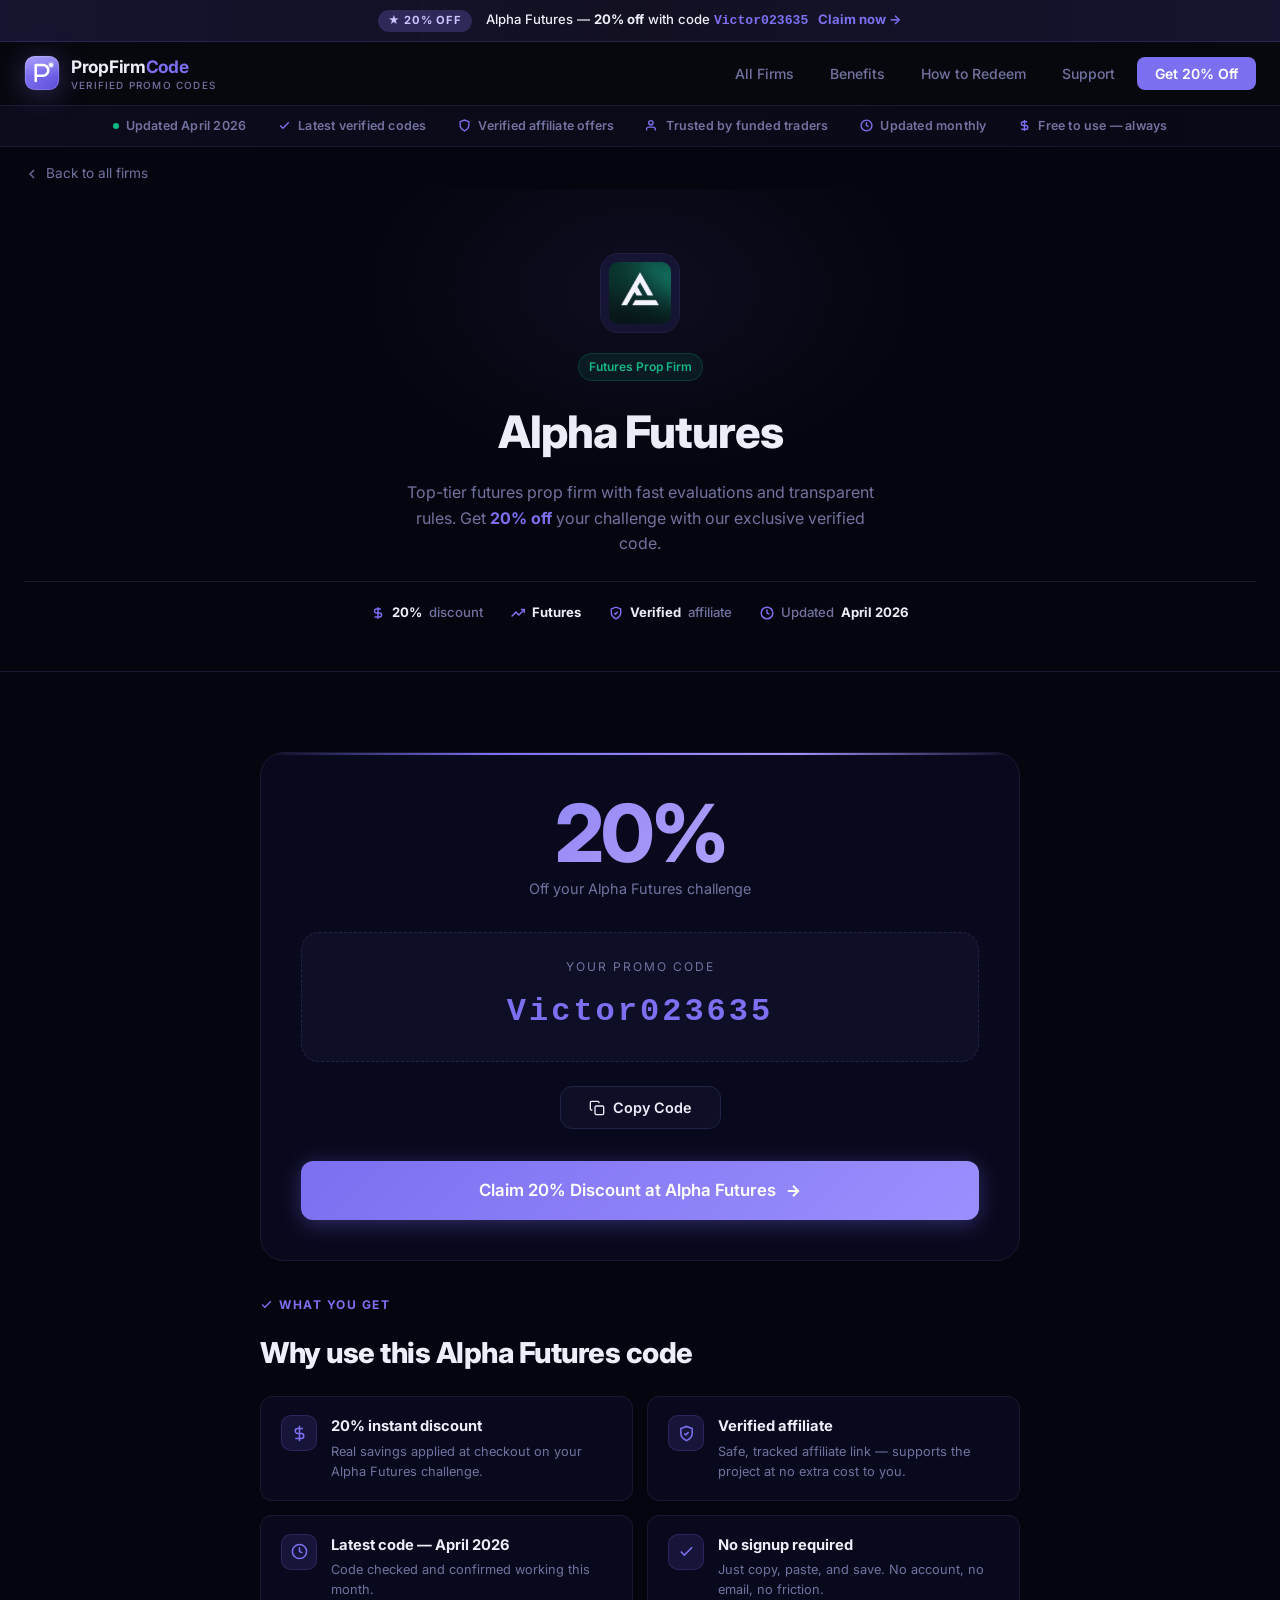
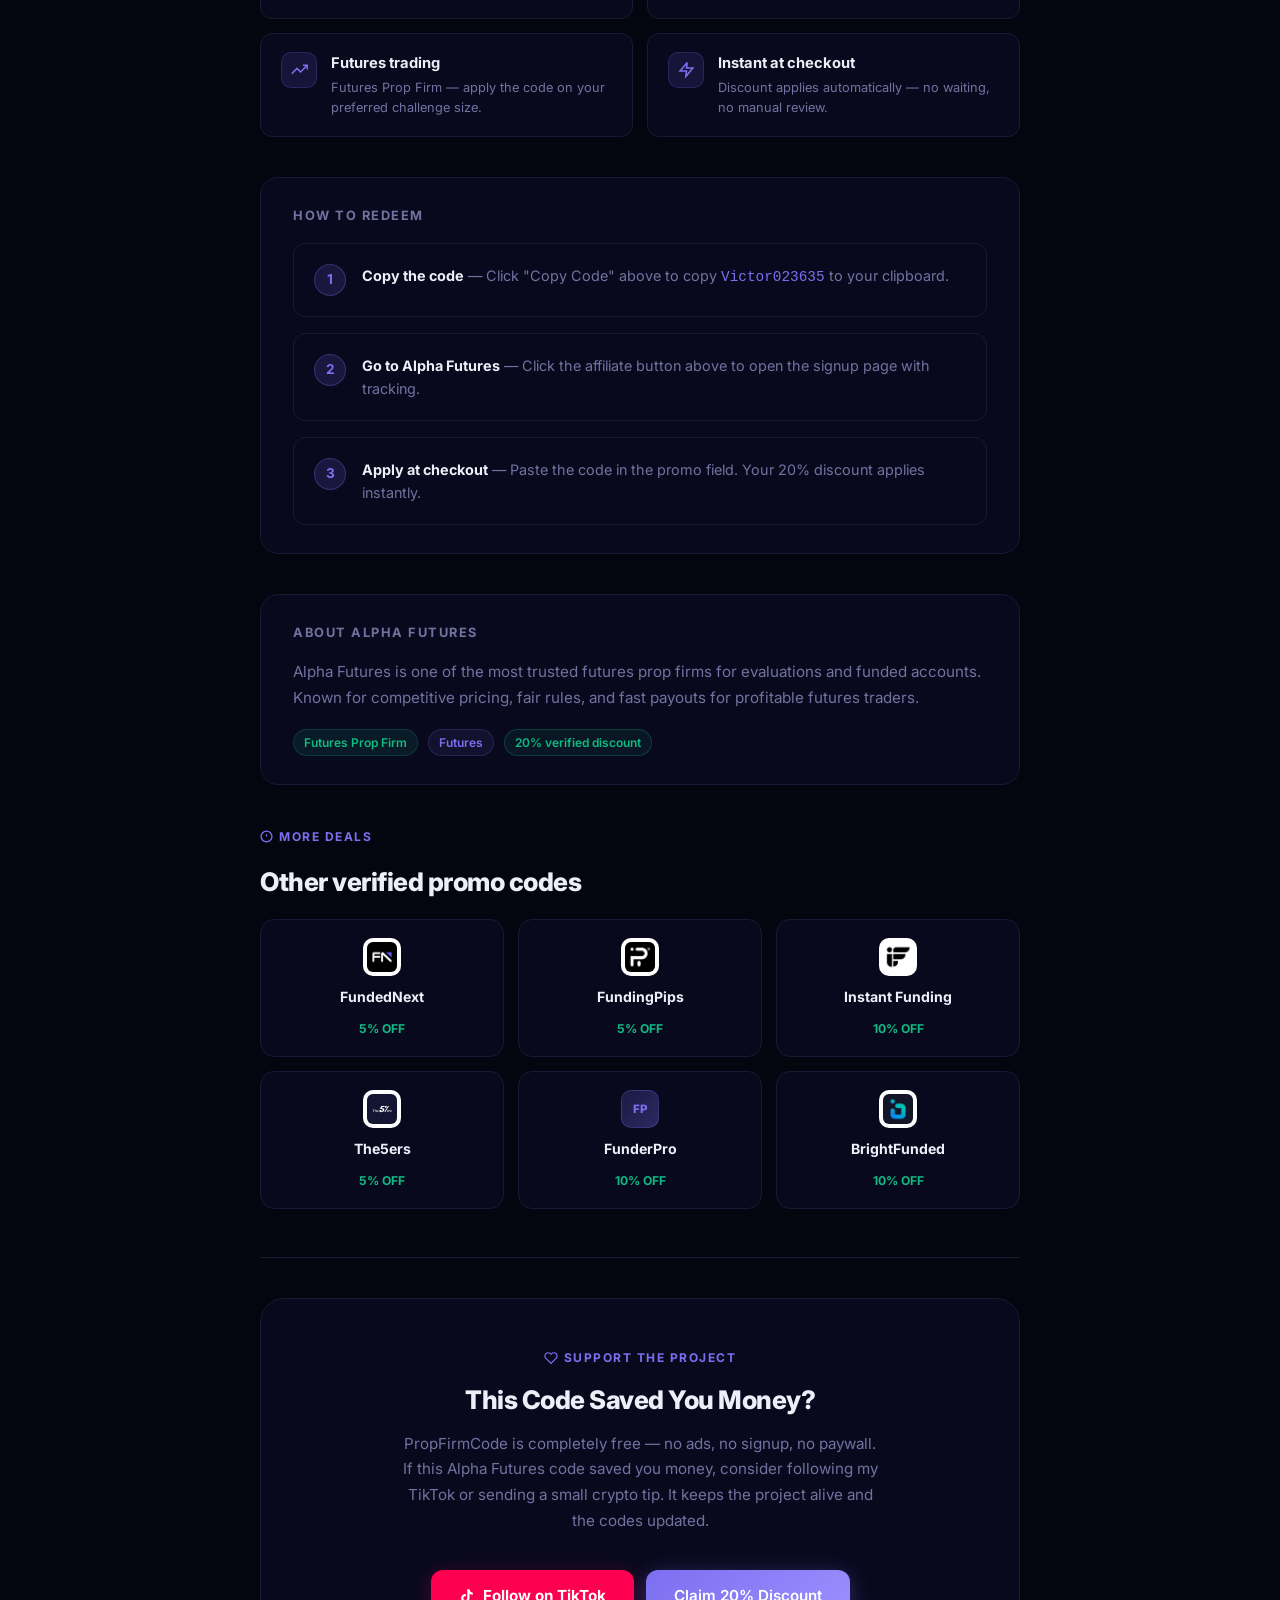
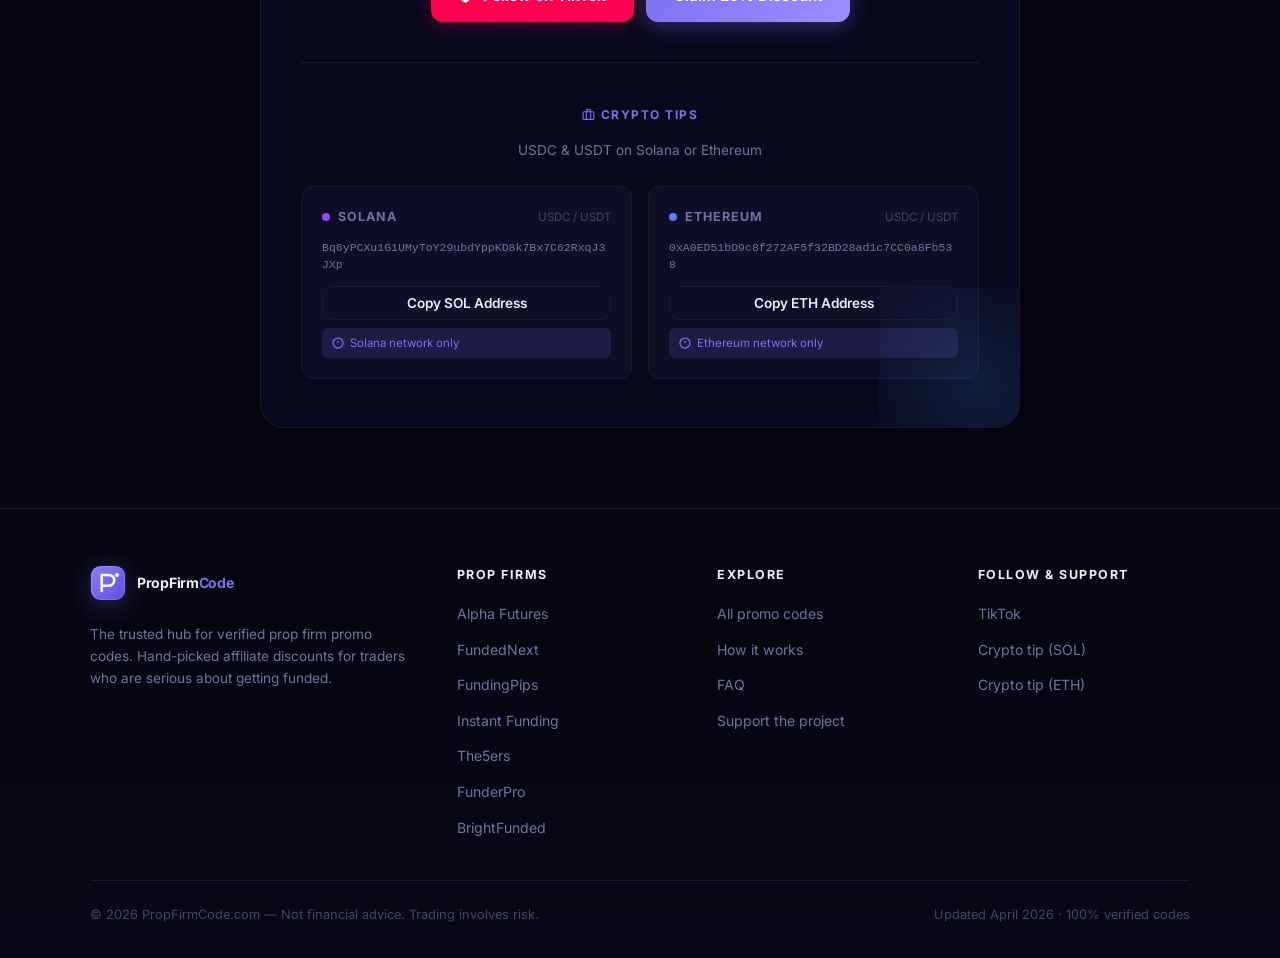
==== firms/alpha-futures.html @ 3f639ef9 "Initial production release — propfirmcode.net Static premium showcase of 7 verified prop firm promo " ====
<!DOCTYPE html>
<html lang="en">
<head>
  <meta charset="UTF-8" />
  <meta name="viewport" content="width=device-width, initial-scale=1.0" />
  <title>Alpha Futures — 20% Off Promo Code (April 2026) | PropFirmCode</title>
  <meta name="description" content="Use promo code Victor023635 for 20% off your Alpha Futures challenge. Verified affiliate discount for Futures traders — updated April 2026." />
  <link rel="preconnect" href="https://fonts.googleapis.com" />
  <link rel="preconnect" href="https://fonts.gstatic.com" crossorigin />
  <link rel="stylesheet" href="../css/style.css" />
  <link rel="canonical" href="https://propfirmcode.net/firms/alpha-futures.html" />
  <meta name="robots" content="index, follow, max-image-preview:large" />
  <meta name="theme-color" content="#05050f" />
  <meta name="author" content="PropFirmCode" />
  <!-- Open Graph -->
  <meta property="og:type" content="website" />
  <meta property="og:site_name" content="PropFirmCode" />
  <meta property="og:url" content="https://propfirmcode.net/firms/alpha-futures.html" />
  <meta property="og:title" content="Alpha Futures — 20% Off Promo Code (April 2026) | PropFirmCode" />
  <meta property="og:description" content="Use promo code Victor023635 for 20% off your Alpha Futures challenge. Verified affiliate discount for Futures traders — updated April 2026." />
  <meta property="og:image" content="https://propfirmcode.net/og-image.png" />
  <meta property="og:image:width" content="1200" />
  <meta property="og:image:height" content="630" />
  <!-- Twitter -->
  <meta name="twitter:card" content="summary_large_image" />
  <meta name="twitter:title" content="Alpha Futures — 20% Off Promo Code (April 2026) | PropFirmCode" />
  <meta name="twitter:description" content="Use promo code Victor023635 for 20% off your Alpha Futures challenge. Verified affiliate discount for Futures traders — updated April 2026." />
  <meta name="twitter:image" content="https://propfirmcode.net/og-image.png" />
  <!-- Favicons -->
  <link rel="icon" type="image/svg+xml" href="../favicon.svg" />
  <link rel="alternate icon" href="../favicon.ico" />
  <link rel="apple-touch-icon" href="../apple-touch-icon.png" />
  <!-- Google Analytics (GA4) -->
  <script async src="https://www.googletagmanager.com/gtag/js?id=G-ZRYLW1ZV04"></script>
  <script>
    window.dataLayer = window.dataLayer || [];
    function gtag(){dataLayer.push(arguments);}
    gtag('js', new Date());
    gtag('config', 'G-ZRYLW1ZV04', { anonymize_ip: true });
  </script>
</head>
<body>

<!-- TOP PROMO BAR -->
<div class="promo-bar">
  <span class="pb-flash">★ 20% OFF</span>
  Alpha Futures — <strong>20% off</strong> with code <code style="color:var(--accent);font-weight:700">Victor023635</code>
  <a href="#get-discount">Claim now →</a>
</div>

<!-- NAVIGATION -->
<nav class="nav">
  <a href="../index.html" class="brand" aria-label="PropFirmCode home">
    <svg class="brand-mark" viewBox="0 0 40 40" xmlns="http://www.w3.org/2000/svg" aria-hidden="true">
      <defs>
        <linearGradient id="bGrad" x1="0%" y1="0%" x2="100%" y2="100%">
          <stop offset="0%" stop-color="#8b7dff"/>
          <stop offset="100%" stop-color="#5e4fd8"/>
        </linearGradient>
        <linearGradient id="bShine" x1="0%" y1="0%" x2="0%" y2="100%">
          <stop offset="0%" stop-color="rgba(255,255,255,0.28)"/>
          <stop offset="60%" stop-color="rgba(255,255,255,0)"/>
        </linearGradient>
      </defs>
      <rect x="1" y="1" width="38" height="38" rx="11" fill="url(#bGrad)"/>
      <rect x="1" y="1" width="38" height="38" rx="11" fill="url(#bShine)"/>
      <rect x="1.5" y="1.5" width="37" height="37" rx="10.5" fill="none" stroke="rgba(255,255,255,0.2)" stroke-width="1"/>
      <path d="M13 11 L13 29 M13 11 L21 11 C24.3 11 27 13.7 27 17 C27 20.3 24.3 23 21 23 L13 23" stroke="#fff" stroke-width="2.8" fill="none" stroke-linecap="round" stroke-linejoin="round"/>
      <circle cx="30" cy="11" r="3.8" fill="#fff" opacity="0.22"/>
      <circle cx="30" cy="11" r="2.2" fill="#fff"/>
    </svg>
    <span class="brand-text">
      PropFirm<span class="accent">Code</span>
      <span class="brand-sub">Verified promo codes</span>
    </span>
  </a>
  <ul class="nav-links">
    <li><a href="../index.html#firms">All Firms</a></li>
    <li><a href="#benefits">Benefits</a></li>
    <li><a href="#how">How to Redeem</a></li>
    <li><a href="#support">Support</a></li>
    <li><a href="#get-discount" class="nav-cta">Get 20% Off</a></li>
  </ul>
</nav>

<!-- TRUST BAR -->
<div class="trust-bar">
  <div class="trust-item"><div class="trust-dot"></div>Updated April 2026</div>
  <div class="trust-item"><svg width="13" height="13" viewBox="0 0 24 24" fill="none" stroke="currentColor" stroke-width="2.5"><polyline points="20 6 9 17 4 12"/></svg>Latest verified codes</div>
  <div class="trust-item"><svg width="13" height="13" viewBox="0 0 24 24" fill="none" stroke="currentColor" stroke-width="2.5"><path d="M12 22s8-4 8-10V5l-8-3-8 3v7c0 6 8 10 8 10z"/></svg>Verified affiliate offers</div>
  <div class="trust-item"><svg width="13" height="13" viewBox="0 0 24 24" fill="none" stroke="currentColor" stroke-width="2.5"><path d="M17 21v-2a4 4 0 0 0-4-4H5a4 4 0 0 0-4 4v2"/><circle cx="9" cy="7" r="4"/></svg>Trusted by funded traders</div>
  <div class="trust-item"><svg width="13" height="13" viewBox="0 0 24 24" fill="none" stroke="currentColor" stroke-width="2.5"><circle cx="12" cy="12" r="10"/><polyline points="12 6 12 12 16 14"/></svg>Updated monthly</div>
  <div class="trust-item"><svg width="13" height="13" viewBox="0 0 24 24" fill="none" stroke="currentColor" stroke-width="2.5"><path d="M12 2v20M17 5H9.5a3.5 3.5 0 0 0 0 7h5a3.5 3.5 0 0 1 0 7H6"/></svg>Free to use — always</div>
</div>

<a href="../index.html" class="back-link">
  <svg viewBox="0 0 24 24" fill="none" stroke="currentColor" stroke-width="2"><polyline points="15 18 9 12 15 6"/></svg>
  Back to all firms
</a>

<!-- FIRM HERO -->
<section class="firm-page-hero">
  <img src="../logo/alpha-futures.png" alt="Alpha Futures" class="firm-page-logo" onerror="this.style.display='none';this.nextElementSibling.style.display='flex'" />
  <div class="firm-page-logo-fallback" style="display:none">AF</div>
  <div class="tag tag-green" style="margin-bottom:16px">Futures Prop Firm</div>
  <h1 class="firm-page-title">Alpha Futures</h1>
  <p class="firm-page-subtitle">Top-tier futures prop firm with fast evaluations and transparent rules. Get <strong style="color:var(--accent)">20% off</strong> your challenge with our exclusive verified code.</p>

  <div class="firm-meta-strip">
    <div class="fm-item"><svg viewBox="0 0 24 24" fill="none" stroke="currentColor" stroke-width="2.5"><path d="M12 2v20M17 5H9.5a3.5 3.5 0 0 0 0 7h5a3.5 3.5 0 0 1 0 7H6"/></svg><strong>20%</strong> discount</div>
    <div class="fm-item"><svg viewBox="0 0 24 24" fill="none" stroke="currentColor" stroke-width="2.5"><polyline points="23 6 13.5 15.5 8.5 10.5 1 18"/><polyline points="17 6 23 6 23 12"/></svg><strong>Futures</strong></div>
    <div class="fm-item"><svg viewBox="0 0 24 24" fill="none" stroke="currentColor" stroke-width="2.5"><path d="M12 22s8-4 8-10V5l-8-3-8 3v7c0 6 8 10 8 10z"/><polyline points="9 12 11 14 15 10"/></svg><strong>Verified</strong> affiliate</div>
    <div class="fm-item"><svg viewBox="0 0 24 24" fill="none" stroke="currentColor" stroke-width="2.5"><circle cx="12" cy="12" r="10"/><polyline points="12 6 12 12 16 14"/></svg>Updated <strong>April 2026</strong></div>
  </div>
</section>

<!-- MAIN CONTENT -->
<section class="section">
  <div class="container-sm">

    <!-- PROMO CODE CARD -->
    <div class="promo-card" style="margin-bottom:32px" id="get-discount">
      <div class="promo-discount-big">20%</div>
      <div class="promo-discount-label">Off your Alpha Futures challenge</div>

      <div class="promo-code-display">
        <div class="promo-code-sublabel">Your Promo Code</div>
        <div class="promo-code-big">Victor023635</div>
      </div>

      <button class="promo-copy-btn" onclick="copyCode('Victor023635', this)">
        <svg width="16" height="16" viewBox="0 0 24 24" fill="none" stroke="currentColor" stroke-width="2"><rect x="9" y="9" width="13" height="13" rx="2"/><path d="M5 15H4a2 2 0 01-2-2V4a2 2 0 012-2h9a2 2 0 012 2v1"/></svg>
        Copy Code
      </button>


      <a href="https://app.alpha-futures.com/signup/Victor023635" target="_blank" rel="noopener" class="btn btn-primary btn-lg btn-full">
        Claim 20% Discount at Alpha Futures
        <svg width="18" height="18" viewBox="0 0 24 24" fill="none" stroke="currentColor" stroke-width="2.5"><line x1="5" y1="12" x2="19" y2="12"/><polyline points="12 5 19 12 12 19"/></svg>
      </a>
    </div>

    <!-- BENEFITS GRID -->
    <div id="benefits" style="margin-bottom:40px">
      <div class="section-label" style="margin-bottom:16px">
        <svg width="13" height="13" viewBox="0 0 24 24" fill="none" stroke="currentColor" stroke-width="2.5"><polyline points="20 6 9 17 4 12"/></svg>
        What You Get
      </div>
      <h2 style="font-size:1.8rem; font-weight:800; margin-bottom:20px; letter-spacing:-0.5px">Why use this Alpha Futures code</h2>
      <div class="benefits-grid">
      <div class="benefit-card">
        <div class="benefit-icon"><svg viewBox="0 0 24 24" fill="none" stroke="currentColor" stroke-width="2.2"><path d="M12 1v22M17 5H9.5a3.5 3.5 0 0 0 0 7h5a3.5 3.5 0 0 1 0 7H6"/></svg></div>
        <div>
          <div class="benefit-t">20% instant discount</div>
          <div class="benefit-d">Real savings applied at checkout on your Alpha Futures challenge.</div>
        </div>
      </div>
      <div class="benefit-card">
        <div class="benefit-icon"><svg viewBox="0 0 24 24" fill="none" stroke="currentColor" stroke-width="2.2"><path d="M12 22s8-4 8-10V5l-8-3-8 3v7c0 6 8 10 8 10z"/><polyline points="9 12 11 14 15 10"/></svg></div>
        <div>
          <div class="benefit-t">Verified affiliate</div>
          <div class="benefit-d">Safe, tracked affiliate link — supports the project at no extra cost to you.</div>
        </div>
      </div>
      <div class="benefit-card">
        <div class="benefit-icon"><svg viewBox="0 0 24 24" fill="none" stroke="currentColor" stroke-width="2.2"><circle cx="12" cy="12" r="10"/><polyline points="12 6 12 12 16 14"/></svg></div>
        <div>
          <div class="benefit-t">Latest code — April 2026</div>
          <div class="benefit-d">Code checked and confirmed working this month.</div>
        </div>
      </div>
      <div class="benefit-card">
        <div class="benefit-icon"><svg viewBox="0 0 24 24" fill="none" stroke="currentColor" stroke-width="2.2"><polyline points="20 6 9 17 4 12"/></svg></div>
        <div>
          <div class="benefit-t">No signup required</div>
          <div class="benefit-d">Just copy, paste, and save. No account, no email, no friction.</div>
        </div>
      </div>
      <div class="benefit-card">
        <div class="benefit-icon"><svg viewBox="0 0 24 24" fill="none" stroke="currentColor" stroke-width="2.2"><polyline points="23 6 13.5 15.5 8.5 10.5 1 18"/><polyline points="17 6 23 6 23 12"/></svg></div>
        <div>
          <div class="benefit-t">Futures trading</div>
          <div class="benefit-d">Futures Prop Firm — apply the code on your preferred challenge size.</div>
        </div>
      </div>
      <div class="benefit-card">
        <div class="benefit-icon"><svg viewBox="0 0 24 24" fill="none" stroke="currentColor" stroke-width="2.2"><polyline points="13 2 3 14 12 14 11 22 21 10 12 10 13 2"/></svg></div>
        <div>
          <div class="benefit-t">Instant at checkout</div>
          <div class="benefit-d">Discount applies automatically — no waiting, no manual review.</div>
        </div>
      </div>
      </div>
    </div>

    <!-- HOW TO REDEEM -->
    <div class="info-card" style="margin-bottom:40px" id="how">
      <div class="info-card-title">How to Redeem</div>
      <div class="steps">
        <div class="step">
          <div class="step-num">1</div>
          <div class="step-text"><strong>Copy the code</strong> — Click "Copy Code" above to copy <code style="color:var(--accent); word-break:break-all">Victor023635</code> to your clipboard.</div>
        </div>
        <div class="step">
          <div class="step-num">2</div>
          <div class="step-text"><strong>Go to Alpha Futures</strong> — Click the affiliate button above to open the signup page with tracking.</div>
        </div>
        <div class="step">
          <div class="step-num">3</div>
          <div class="step-text"><strong>Apply at checkout</strong> — Paste the code in the promo field. Your 20% discount applies instantly.</div>
        </div>
      </div>
    </div>

    <!-- ABOUT THE FIRM -->
    <div class="info-card" style="margin-bottom:40px">
      <div class="info-card-title">About Alpha Futures</div>
      <p style="color:var(--text-muted); line-height:1.7; font-size:0.95rem; margin-bottom:18px">Alpha Futures is one of the most trusted futures prop firms for evaluations and funded accounts. Known for competitive pricing, fair rules, and fast payouts for profitable futures traders.</p>
      <div style="display:flex; gap:10px; flex-wrap:wrap">
        <div class="tag tag-green">Futures Prop Firm</div>
        <div class="tag" style="background:rgba(124,111,240,0.08);border:1px solid rgba(124,111,240,0.2);color:var(--accent)">Futures</div>
        <div class="tag" style="background:rgba(16,185,129,0.08);border:1px solid rgba(16,185,129,0.25);color:var(--green)">20% verified discount</div>
      </div>
    </div>

    <!-- RELATED FIRMS -->
    <div style="margin-bottom:48px">
      <div class="section-label" style="margin-bottom:16px">
        <svg width="13" height="13" viewBox="0 0 24 24" fill="none" stroke="currentColor" stroke-width="2.5"><circle cx="12" cy="12" r="10"/><line x1="12" y1="8" x2="12" y2="12"/><line x1="12" y1="16" x2="12.01" y2="16"/></svg>
        More Deals
      </div>
      <h2 style="font-size:1.6rem; font-weight:800; margin-bottom:16px; letter-spacing:-0.5px">Other verified promo codes</h2>
      <div class="related-firms">
      <a href="fundednext.html" class="rf-card">
        <img src="../logo/fundednext.jpg" alt="FundedNext" class="rf-logo" onerror="this.style.display='none';this.nextElementSibling.style.display='flex'" />
        <div class="rf-logo-fb" style="display:none">FN</div>
        <div class="rf-name">FundedNext</div>
        <div class="rf-disc">5% OFF</div>
      </a>
      <a href="fundingpips.html" class="rf-card">
        <img src="../logo/fundingpips.png" alt="FundingPips" class="rf-logo" onerror="this.style.display='none';this.nextElementSibling.style.display='flex'" />
        <div class="rf-logo-fb" style="display:none">FP</div>
        <div class="rf-name">FundingPips</div>
        <div class="rf-disc">5% OFF</div>
      </a>
      <a href="instant-funding.html" class="rf-card">
        <img src="../logo/instant-funding.jpg" alt="Instant Funding" class="rf-logo" onerror="this.style.display='none';this.nextElementSibling.style.display='flex'" />
        <div class="rf-logo-fb" style="display:none">IF</div>
        <div class="rf-name">Instant Funding</div>
        <div class="rf-disc">10% OFF</div>
      </a>
      <a href="the5ers.html" class="rf-card">
        <img src="../logo/the5ers.jpg" alt="The5ers" class="rf-logo" onerror="this.style.display='none';this.nextElementSibling.style.display='flex'" />
        <div class="rf-logo-fb" style="display:none">T5</div>
        <div class="rf-name">The5ers</div>
        <div class="rf-disc">5% OFF</div>
      </a>
      <a href="funderpro.html" class="rf-card">
        <img src="../logo/funderpro.png" alt="FunderPro" class="rf-logo" onerror="this.style.display='none';this.nextElementSibling.style.display='flex'" />
        <div class="rf-logo-fb" style="display:none">FP</div>
        <div class="rf-name">FunderPro</div>
        <div class="rf-disc">10% OFF</div>
      </a>
      <a href="brightfunded.html" class="rf-card">
        <img src="../logo/brightfunded.png" alt="BrightFunded" class="rf-logo" onerror="this.style.display='none';this.nextElementSibling.style.display='flex'" />
        <div class="rf-logo-fb" style="display:none">BF</div>
        <div class="rf-name">BrightFunded</div>
        <div class="rf-disc">10% OFF</div>
      </a>
      </div>
    </div>

    <hr class="divider" />

    <!-- SUPPORT BLOCK -->
    <div class="support-block" id="support">
      <div class="section-label" style="justify-content:center; margin-bottom:12px">
        <svg width="14" height="14" viewBox="0 0 24 24" fill="none" stroke="currentColor" stroke-width="2"><path d="M20.84 4.61a5.5 5.5 0 0 0-7.78 0L12 5.67l-1.06-1.06a5.5 5.5 0 0 0-7.78 7.78l1.06 1.06L12 21.23l7.78-7.78 1.06-1.06a5.5 5.5 0 0 0 0-7.78z"/></svg>
        Support the Project
      </div>
      <h2 class="support-block-title">This Code Saved You Money?</h2>
      <p class="support-block-desc">
        PropFirmCode is completely free — no ads, no signup, no paywall. If this Alpha Futures code saved you money, consider following my TikTok or sending a small crypto tip. It keeps the project alive and the codes updated.
      </p>
      <div class="support-actions">
        <a href="https://www.tiktok.com/@propfirmcode?_r=1&_t=ZN-95mJcjmZ8JK" target="_blank" rel="noopener" class="btn-tiktok">
          <svg width="16" height="16" viewBox="0 0 24 24" fill="currentColor"><path d="M19.59 6.69a4.83 4.83 0 01-3.77-4.25V2h-3.45v13.67a2.89 2.89 0 01-2.88 2.5 2.89 2.89 0 01-2.89-2.89 2.89 2.89 0 012.89-2.89c.28 0 .54.04.79.1V9.01a6.33 6.33 0 00-.79-.05 6.34 6.34 0 00-6.34 6.34 6.34 6.34 0 006.34 6.34 6.34 6.34 0 006.33-6.34V8.69a8.26 8.26 0 004.84 1.55V6.79a4.85 4.85 0 01-1.07-.1z"/></svg>
          Follow on TikTok
        </a>
        <a href="https://app.alpha-futures.com/signup/Victor023635" target="_blank" rel="noopener" class="btn btn-primary">Claim 20% Discount</a>
      </div>

      <hr class="divider" />

      <div style="margin-bottom:24px" id="crypto-wallets">
        <div class="section-label" style="justify-content:center">
          <svg width="13" height="13" viewBox="0 0 24 24" fill="none" stroke="currentColor" stroke-width="2"><rect x="2" y="7" width="20" height="14" rx="2"/><path d="M16 21V5a2 2 0 00-2-2h-4a2 2 0 00-2 2v16"/></svg>
          Crypto Tips
        </div>
        <p style="text-align:center; font-size:0.85rem; color:var(--text-muted); margin-top:4px">USDC &amp; USDT on Solana or Ethereum</p>
      </div>

      <div class="wallets-grid">
        <div class="wallet-card">
          <div class="wallet-chain">
            <div class="chain-dot sol"></div>
            <span class="chain-name">Solana</span>
            <span class="chain-token">USDC / USDT</span>
          </div>
          <div class="wallet-address">Bq6yPCXu1G1UMyToY29ubdYppKD8k7Bx7C62RxqJ3JXp</div>
          <button class="btn btn-ghost btn-sm btn-full" onclick="copyWallet('Bq6yPCXu1G1UMyToY29ubdYppKD8k7Bx7C62RxqJ3JXp', this)">Copy SOL Address</button>
          <div class="wallet-warning">
            <svg width="12" height="12" viewBox="0 0 24 24" fill="none" stroke="currentColor" stroke-width="2.5"><circle cx="12" cy="12" r="10"/><line x1="12" y1="8" x2="12" y2="12"/><line x1="12" y1="16" x2="12.01" y2="16"/></svg>
            Solana network only
          </div>
        </div>
        <div class="wallet-card">
          <div class="wallet-chain">
            <div class="chain-dot eth"></div>
            <span class="chain-name">Ethereum</span>
            <span class="chain-token">USDC / USDT</span>
          </div>
          <div class="wallet-address">0xA0ED51bD9c8f272AF5f32BD28ad1c7CC0a8Fb538</div>
          <button class="btn btn-ghost btn-sm btn-full" onclick="copyWallet('0xA0ED51bD9c8f272AF5f32BD28ad1c7CC0a8Fb538', this)">Copy ETH Address</button>
          <div class="wallet-warning">
            <svg width="12" height="12" viewBox="0 0 24 24" fill="none" stroke="currentColor" stroke-width="2.5"><circle cx="12" cy="12" r="10"/><line x1="12" y1="8" x2="12" y2="12"/><line x1="12" y1="16" x2="12.01" y2="16"/></svg>
            Ethereum network only
          </div>
        </div>
      </div>
    </div>

  </div>
</section>

<!-- FOOTER V2 -->
<footer class="footer-v2">
  <div class="footer-grid">
    <div class="fv-col fv-col-brand">
      <a href="../index.html" class="brand">
        <svg class="brand-mark" viewBox="0 0 40 40" xmlns="http://www.w3.org/2000/svg" aria-hidden="true">
          <defs>
            <linearGradient id="fbGrad" x1="0%" y1="0%" x2="100%" y2="100%"><stop offset="0%" stop-color="#8b7dff"/><stop offset="100%" stop-color="#5e4fd8"/></linearGradient>
          </defs>
          <rect x="1" y="1" width="38" height="38" rx="11" fill="url(#fbGrad)"/>
          <rect x="1.5" y="1.5" width="37" height="37" rx="10.5" fill="none" stroke="rgba(255,255,255,0.2)"/>
          <path d="M13 11 L13 29 M13 11 L21 11 C24.3 11 27 13.7 27 17 C27 20.3 24.3 23 21 23 L13 23" stroke="#fff" stroke-width="2.8" fill="none" stroke-linecap="round" stroke-linejoin="round"/>
          <circle cx="30" cy="11" r="2.2" fill="#fff"/>
        </svg>
        <span class="brand-text">PropFirm<span class="accent">Code</span></span>
      </a>
      <p class="fv-tag">The trusted hub for verified prop firm promo codes. Hand-picked affiliate discounts for traders who are serious about getting funded.</p>
    </div>
    <div class="fv-col">
      <h4>Prop Firms</h4>
      <ul>
        <li><a href="alpha-futures.html">Alpha Futures</a></li>
        <li><a href="fundednext.html">FundedNext</a></li>
        <li><a href="fundingpips.html">FundingPips</a></li>
        <li><a href="instant-funding.html">Instant Funding</a></li>
        <li><a href="the5ers.html">The5ers</a></li>
        <li><a href="funderpro.html">FunderPro</a></li>
        <li><a href="brightfunded.html">BrightFunded</a></li>
      </ul>
    </div>
    <div class="fv-col">
      <h4>Explore</h4>
      <ul>
        <li><a href="../index.html#firms">All promo codes</a></li>
        <li><a href="../index.html#how">How it works</a></li>
        <li><a href="../index.html#faq">FAQ</a></li>
        <li><a href="../index.html#support">Support the project</a></li>
      </ul>
    </div>
    <div class="fv-col">
      <h4>Follow &amp; Support</h4>
      <ul>
        <li><a href="https://www.tiktok.com/@propfirmcode?_r=1&_t=ZN-95mJcjmZ8JK" target="_blank" rel="noopener">TikTok</a></li>
        <li><a href="#crypto-wallets">Crypto tip (SOL)</a></li>
        <li><a href="#crypto-wallets">Crypto tip (ETH)</a></li>
      </ul>
    </div>
  </div>
  <div class="footer-bottom">
    <div>© 2026 PropFirmCode.com — Not financial advice. Trading involves risk.</div>
    <div>Updated April 2026 · 100% verified codes</div>
  </div>
</footer>

<div class="toast" id="toast"></div>
<script src="../js/main.js"></script>
</body>
</html>
---- css/style.css ----
/* ============================================
   PropFirmCode.com — Global Styles
   ============================================ */

@import url('https://fonts.googleapis.com/css2?family=Inter:wght@300;400;500;600;700;800&display=swap');

:root {
  --bg:          #05050f;
  --surface:     #09091e;
  --surface-2:   #0e0e27;
  --border:      #191932;
  --border-2:    #222244;
  --accent:      #7c6ff0;
  --accent-dim:  #5a50c8;
  --accent-glow: rgba(124, 111, 240, 0.15);
  --teal:        #38b2f8;
  --teal-glow:   rgba(56, 178, 248, 0.12);
  --text:        #eeeef8;
  --text-muted:  #7272a0;
  --text-dim:    #44446a;
  --green:       #10b981;
  --green-bg:    rgba(16, 185, 129, 0.1);
  --red:         #ef4444;
  --radius:      12px;
  --radius-lg:   18px;
  --radius-xl:   24px;
  --shadow:      0 4px 24px rgba(0,0,0,0.6);
  --shadow-lg:   0 8px 48px rgba(0,0,0,0.8);
  --transition:  0.2s ease;
}

*, *::before, *::after { box-sizing: border-box; margin: 0; padding: 0; }

html { scroll-behavior: smooth; -webkit-text-size-adjust: 100%; }

body {
  font-family: 'Inter', system-ui, sans-serif;
  background: var(--bg);
  color: var(--text);
  line-height: 1.6;
  -webkit-font-smoothing: antialiased;
  min-height: 100vh;
}

a { color: inherit; text-decoration: none; }
img { max-width: 100%; display: block; }
button { font-family: inherit; cursor: pointer; border: none; outline: none; }

/* ============================================
   NAVIGATION
   ============================================ */

.nav {
  position: sticky;
  top: 0;
  z-index: 100;
  display: flex;
  align-items: center;
  justify-content: space-between;
  padding: 0 24px;
  height: 64px;
  background: rgba(8, 8, 15, 0.92);
  backdrop-filter: blur(16px);
  border-bottom: 1px solid var(--border);
}

.nav-logo {
  display: flex;
  align-items: center;
  gap: 10px;
  font-weight: 700;
  font-size: 1.1rem;
  letter-spacing: -0.3px;
}

.nav-logo-mark {
  width: 32px;
  height: 32px;
  background: linear-gradient(135deg, var(--accent), var(--accent-dim));
  border-radius: 8px;
  display: flex;
  align-items: center;
  justify-content: center;
  font-size: 0.85rem;
  font-weight: 800;
  color: #fff;
}

.nav-logo span { color: var(--accent); }

.nav-links {
  display: flex;
  align-items: center;
  gap: 8px;
  list-style: none;
}

.nav-links a {
  padding: 6px 14px;
  font-size: 0.875rem;
  font-weight: 500;
  color: var(--text-muted);
  border-radius: 8px;
  transition: color var(--transition), background var(--transition);
}

.nav-links a:hover { color: var(--text); background: var(--surface-2); }

.nav-cta {
  padding: 8px 18px !important;
  background: var(--accent) !important;
  color: #fff !important;
  font-weight: 600 !important;
  border-radius: 8px !important;
}
.nav-cta:hover { background: #9b8fff !important; }

@media (max-width: 640px) {
  .nav-links { display: flex; gap: 4px; }
  .nav-links li:not(:last-child) { display: none; }
  .nav-links .nav-cta { padding: 7px 14px !important; font-size: 0.78rem !important; }
  .nav { padding: 0 14px; height: 58px; }
  .brand-text { font-size: 1rem; }
  .brand-sub { display: none; }
}

/* ============================================
   HERO
   ============================================ */

.hero {
  position: relative;
  overflow: hidden;
  padding: 96px 24px 80px;
  text-align: center;
}

.hero::before {
  content: '';
  position: absolute;
  top: -120px;
  left: 50%;
  transform: translateX(-50%);
  width: 700px;
  height: 500px;
  background: radial-gradient(ellipse, rgba(124,111,240,0.1) 0%, transparent 70%);
  pointer-events: none;
}

.hero-badge {
  display: inline-flex;
  align-items: center;
  gap: 6px;
  padding: 6px 14px;
  background: var(--accent-glow);
  border: 1px solid rgba(124,111,240,0.3);
  border-radius: 999px;
  font-size: 0.8rem;
  font-weight: 600;
  color: var(--accent);
  letter-spacing: 0.5px;
  text-transform: uppercase;
  margin-bottom: 28px;
}

.hero-title {
  font-size: clamp(2rem, 5vw, 3.5rem);
  font-weight: 800;
  line-height: 1.15;
  letter-spacing: -1.5px;
  margin-bottom: 20px;
  max-width: 720px;
  margin-inline: auto;
}

.hero-title .highlight {
  background: linear-gradient(135deg, var(--accent) 0%, #a594ff 100%);
  -webkit-background-clip: text;
  -webkit-text-fill-color: transparent;
  background-clip: text;
}

.hero-subtitle {
  font-size: 1.1rem;
  color: var(--text-muted);
  max-width: 520px;
  margin-inline: auto;
  margin-bottom: 40px;
  font-weight: 400;
  line-height: 1.7;
}

.hero-actions {
  display: flex;
  align-items: center;
  justify-content: center;
  gap: 12px;
  flex-wrap: wrap;
}

.hero-stats {
  display: flex;
  align-items: center;
  justify-content: center;
  gap: 40px;
  margin-top: 64px;
  padding-top: 40px;
  border-top: 1px solid var(--border);
  flex-wrap: wrap;
}

.hero-stat-value {
  font-size: 2rem;
  font-weight: 800;
  color: var(--accent);
  letter-spacing: -1px;
}

.hero-stat-label {
  font-size: 0.85rem;
  color: var(--text-muted);
  margin-top: 2px;
}

/* ============================================
   BUTTONS
   ============================================ */

.btn {
  display: inline-flex;
  align-items: center;
  justify-content: center;
  gap: 8px;
  padding: 14px 28px;
  font-size: 0.95rem;
  font-weight: 600;
  border-radius: var(--radius);
  transition: all var(--transition);
  white-space: nowrap;
}

.btn-primary {
  background: linear-gradient(135deg, var(--accent) 0%, #9b8fff 100%);
  color: #fff;
  box-shadow: 0 4px 20px rgba(124,111,240,0.35);
}
.btn-primary:hover {
  transform: translateY(-2px);
  box-shadow: 0 8px 32px rgba(124,111,240,0.5);
}

.btn-outline {
  background: transparent;
  color: var(--text);
  border: 1px solid var(--border-2);
}
.btn-outline:hover {
  border-color: rgba(124,111,240,0.5);
  color: var(--accent);
  background: var(--accent-glow);
}

.btn-ghost {
  background: var(--surface-2);
  color: var(--text);
  border: 1px solid var(--border);
}
.btn-ghost:hover { background: var(--border); }

.btn-teal {
  background: linear-gradient(135deg, var(--teal) 0%, #00a888 100%);
  color: #08080f;
  box-shadow: 0 4px 20px rgba(0,196,160,0.25);
}
.btn-teal:hover {
  transform: translateY(-2px);
  box-shadow: 0 8px 32px rgba(0,196,160,0.35);
}

.btn-sm {
  padding: 8px 16px;
  font-size: 0.85rem;
}

.btn-lg {
  padding: 16px 36px;
  font-size: 1.05rem;
}

.btn-full { width: 100%; }

/* ============================================
   SECTION
   ============================================ */

.section { padding: 80px 24px; }
.section-sm { padding: 48px 24px; }
.container { max-width: 1100px; margin-inline: auto; }
.container-sm { max-width: 760px; margin-inline: auto; }

.section-label {
  display: inline-flex;
  align-items: center;
  gap: 6px;
  font-size: 0.75rem;
  font-weight: 700;
  text-transform: uppercase;
  letter-spacing: 1.5px;
  color: var(--accent);
  margin-bottom: 12px;
}

.section-title {
  font-size: clamp(1.6rem, 3vw, 2.4rem);
  font-weight: 800;
  letter-spacing: -0.8px;
  line-height: 1.2;
  margin-bottom: 12px;
}

.section-desc {
  color: var(--text-muted);
  font-size: 1rem;
  line-height: 1.7;
  max-width: 560px;
}

/* ============================================
   FIRM CARDS (Homepage)
   ============================================ */

.firms-grid {
  display: grid;
  grid-template-columns: repeat(auto-fill, minmax(300px, 1fr));
  gap: 20px;
  margin-top: 48px;
}

.firm-card {
  background: var(--surface);
  border: 1px solid var(--border);
  border-radius: var(--radius-lg);
  padding: 28px;
  display: flex;
  flex-direction: column;
  gap: 20px;
  transition: border-color var(--transition), transform var(--transition), box-shadow var(--transition);
  position: relative;
  overflow: hidden;
}

.firm-card::before {
  content: '';
  position: absolute;
  top: 0;
  left: 0;
  right: 0;
  height: 1px;
  background: linear-gradient(90deg, transparent, #7c6ff0, #a594ff, transparent);
  opacity: 0;
  transition: opacity var(--transition);
}

.firm-card:hover {
  border-color: var(--border-2);
  transform: translateY(-3px);
  box-shadow: var(--shadow);
}

.firm-card:hover::before { opacity: 1; }

.firm-card-header {
  display: flex;
  align-items: center;
  justify-content: space-between;
  gap: 12px;
}

.firm-logo-wrap {
  display: flex;
  align-items: center;
  gap: 12px;
}

.firm-logo {
  width: 44px;
  height: 44px;
  border-radius: 10px;
  object-fit: contain;
  background: var(--surface-2);
  padding: 4px;
  border: 1px solid var(--border);
}

.firm-logo-fallback {
  width: 44px;
  height: 44px;
  border-radius: 10px;
  background: linear-gradient(135deg, #12123a, #1e1e50);
  border: 1px solid rgba(124,111,240,0.25);
  display: flex;
  align-items: center;
  justify-content: center;
  font-size: 0.75rem;
  font-weight: 700;
  color: var(--accent);
  letter-spacing: 0.5px;
  flex-shrink: 0;
}

.firm-name {
  font-size: 1.05rem;
  font-weight: 700;
  letter-spacing: -0.2px;
}

.discount-badge {
  display: inline-flex;
  align-items: center;
  padding: 4px 10px;
  background: var(--green-bg);
  border: 1px solid rgba(16,185,129,0.2);
  border-radius: 999px;
  font-size: 0.8rem;
  font-weight: 700;
  color: var(--green);
  white-space: nowrap;
  flex-shrink: 0;
}

.firm-code-preview {
  background: var(--surface-2);
  border: 1px solid var(--border);
  border-radius: var(--radius);
  padding: 14px 16px;
  display: flex;
  align-items: center;
  justify-content: space-between;
  gap: 8px;
}

.code-label {
  font-size: 0.72rem;
  color: var(--text-muted);
  text-transform: uppercase;
  letter-spacing: 1px;
  margin-bottom: 2px;
}

.code-value {
  font-family: 'Courier New', monospace;
  font-size: 1rem;
  font-weight: 700;
  color: var(--accent);
  letter-spacing: 1px;
}

.copy-btn {
  background: var(--border);
  color: var(--text-muted);
  border-radius: 8px;
  padding: 6px 12px;
  font-size: 0.78rem;
  font-weight: 600;
  transition: all var(--transition);
  flex-shrink: 0;
}

.copy-btn:hover { background: var(--accent); color: #fff; }
.copy-btn.copied { background: var(--green); color: #fff; }

.firm-desc {
  font-size: 0.875rem;
  color: var(--text-muted);
  line-height: 1.6;
}

/* ============================================
   FIRM PAGE SPECIFIC
   ============================================ */

.firm-page-hero {
  padding: 64px 24px 48px;
  text-align: center;
  border-bottom: 1px solid var(--border);
  position: relative;
  overflow: hidden;
}

.firm-page-hero::before {
  content: '';
  position: absolute;
  top: -100px;
  left: 50%;
  transform: translateX(-50%);
  width: 600px;
  height: 400px;
  background: radial-gradient(ellipse, rgba(124,111,240,0.08) 0%, transparent 65%);
  pointer-events: none;
}

.firm-page-logo {
  width: 80px;
  height: 80px;
  border-radius: 18px;
  object-fit: contain;
  background: var(--surface-2);
  padding: 8px;
  border: 1px solid var(--border);
  margin: 0 auto 20px;
}

.firm-page-logo-fallback {
  width: 80px;
  height: 80px;
  border-radius: 18px;
  background: linear-gradient(135deg, #12123a, #1e1e50);
  border: 1px solid rgba(124,111,240,0.3);
  display: flex;
  align-items: center;
  justify-content: center;
  font-size: 1rem;
  font-weight: 800;
  color: var(--accent);
  letter-spacing: 0.5px;
  margin: 0 auto 20px;
}

.firm-page-title {
  font-size: clamp(1.8rem, 4vw, 2.8rem);
  font-weight: 800;
  letter-spacing: -1px;
  margin-bottom: 12px;
}

.firm-page-subtitle {
  color: var(--text-muted);
  font-size: 1rem;
  max-width: 480px;
  margin-inline: auto;
}

/* Big promo code card */
.promo-card {
  background: var(--surface);
  border: 1px solid var(--border);
  border-radius: var(--radius-xl);
  padding: 40px;
  text-align: center;
  position: relative;
  overflow: hidden;
}

.promo-card::before {
  content: '';
  position: absolute;
  top: 0; left: 0; right: 0;
  height: 2px;
  background: linear-gradient(90deg, transparent, #7c6ff0 30%, #a594ff 70%, transparent);
}

.promo-discount-big {
  font-size: clamp(3rem, 8vw, 5rem);
  font-weight: 800;
  letter-spacing: -3px;
  background: linear-gradient(135deg, var(--accent) 0%, #c4b8ff 100%);
  -webkit-background-clip: text;
  -webkit-text-fill-color: transparent;
  background-clip: text;
  line-height: 1;
  margin-bottom: 4px;
}

.promo-discount-label {
  font-size: 0.9rem;
  color: var(--text-muted);
  margin-bottom: 32px;
}

.promo-code-display {
  background: var(--surface-2);
  border: 1.5px dashed var(--border-2);
  border-radius: var(--radius-lg);
  padding: 24px 32px;
  margin-bottom: 24px;
}

.promo-code-sublabel {
  font-size: 0.75rem;
  text-transform: uppercase;
  letter-spacing: 2px;
  color: var(--text-muted);
  margin-bottom: 10px;
}

.promo-code-big {
  font-family: 'Courier New', monospace;
  font-size: clamp(1.4rem, 4vw, 2rem);
  font-weight: 700;
  color: var(--accent);
  letter-spacing: 3px;
  word-break: break-all;
}

.promo-copy-btn {
  display: inline-flex;
  align-items: center;
  gap: 8px;
  padding: 12px 28px;
  background: var(--surface-2);
  border: 1px solid var(--border-2);
  border-radius: var(--radius);
  font-size: 0.9rem;
  font-weight: 600;
  color: var(--text);
  transition: all var(--transition);
  margin-bottom: 32px;
}
.promo-copy-btn:hover { background: var(--accent); color: #08080f; border-color: var(--accent); }
.promo-copy-btn.copied { background: var(--green); color: #fff; border-color: var(--green); }

/* Benefits list */
.benefits-list {
  list-style: none;
  display: flex;
  flex-direction: column;
  gap: 12px;
  margin: 0;
}

.benefits-list li {
  display: flex;
  align-items: flex-start;
  gap: 12px;
  font-size: 0.95rem;
  color: var(--text-muted);
}

.benefits-list li::before {
  content: '✓';
  display: flex;
  align-items: center;
  justify-content: center;
  width: 22px;
  height: 22px;
  background: var(--green-bg);
  border-radius: 50%;
  color: var(--green);
  font-size: 0.75rem;
  font-weight: 700;
  flex-shrink: 0;
  margin-top: 1px;
}

/* Steps / How to use */
.steps {
  display: flex;
  flex-direction: column;
  gap: 16px;
  counter-reset: step;
}

.step {
  display: flex;
  align-items: flex-start;
  gap: 16px;
  padding: 20px;
  background: var(--surface);
  border: 1px solid var(--border);
  border-radius: var(--radius);
}

.step-num {
  width: 32px;
  height: 32px;
  background: var(--accent-glow);
  border: 1px solid rgba(124,111,240,0.3);
  border-radius: 50%;
  display: flex;
  align-items: center;
  justify-content: center;
  font-size: 0.85rem;
  font-weight: 700;
  color: var(--accent);
  flex-shrink: 0;
}

.step-text { font-size: 0.9rem; color: var(--text-muted); line-height: 1.6; }
.step-text strong { color: var(--text); }

/* ============================================
   SUPPORT BLOCK
   ============================================ */

.support-block {
  background: var(--surface);
  border: 1px solid var(--border);
  border-radius: var(--radius-xl);
  padding: 48px 40px;
  text-align: center;
  position: relative;
  overflow: hidden;
}

.support-block::before {
  content: '';
  position: absolute;
  bottom: -60px;
  right: -60px;
  width: 200px;
  height: 200px;
  background: radial-gradient(circle, var(--teal-glow), transparent);
  pointer-events: none;
}

.support-block-title {
  font-size: 1.6rem;
  font-weight: 800;
  letter-spacing: -0.5px;
  margin-bottom: 10px;
}

.support-block-desc {
  color: var(--text-muted);
  font-size: 0.95rem;
  max-width: 480px;
  margin-inline: auto;
  margin-bottom: 36px;
  line-height: 1.7;
}

.support-actions {
  display: flex;
  align-items: center;
  justify-content: center;
  gap: 12px;
  flex-wrap: wrap;
  margin-bottom: 40px;
}

/* Crypto wallets */
.wallets-grid {
  display: grid;
  grid-template-columns: 1fr 1fr;
  gap: 16px;
  max-width: 680px;
  margin: 0 auto;
}

@media (max-width: 580px) {
  .wallets-grid { grid-template-columns: 1fr; }
}

.wallet-card {
  background: var(--surface-2);
  border: 1px solid var(--border);
  border-radius: var(--radius);
  padding: 20px;
  text-align: left;
}

.wallet-chain {
  display: flex;
  align-items: center;
  gap: 8px;
  margin-bottom: 12px;
}

.chain-dot {
  width: 8px;
  height: 8px;
  border-radius: 50%;
  flex-shrink: 0;
}
.chain-dot.sol { background: #9945ff; }
.chain-dot.eth { background: #627eea; }

.chain-name {
  font-size: 0.78rem;
  font-weight: 700;
  text-transform: uppercase;
  letter-spacing: 1px;
  color: var(--text-muted);
}

.chain-token {
  font-size: 0.72rem;
  color: var(--text-dim);
  margin-left: auto;
}

.wallet-address {
  font-family: 'Courier New', monospace;
  font-size: 0.72rem;
  color: var(--text-muted);
  word-break: break-all;
  line-height: 1.5;
  margin-bottom: 12px;
}

.wallet-warning {
  display: flex;
  align-items: center;
  gap: 6px;
  font-size: 0.72rem;
  color: var(--accent);
  background: var(--accent-glow);
  border-radius: 6px;
  padding: 6px 10px;
  margin-top: 8px;
}

/* ============================================
   TIKTOK SECTION
   ============================================ */

.tiktok-section {
  background: linear-gradient(135deg, var(--surface) 0%, var(--surface-2) 100%);
  border: 1px solid var(--border);
  border-radius: var(--radius-xl);
  padding: 48px 40px;
  text-align: center;
  position: relative;
  overflow: hidden;
}

.tiktok-section::before {
  content: '';
  position: absolute;
  top: -80px;
  left: -80px;
  width: 240px;
  height: 240px;
  background: radial-gradient(circle, rgba(255,0,80,0.06), transparent);
  pointer-events: none;
}

.tiktok-icon {
  display: inline-flex;
  align-items: center;
  justify-content: center;
  width: 56px;
  height: 56px;
  background: rgba(255,0,80,0.1);
  border: 1px solid rgba(255,0,80,0.2);
  border-radius: 14px;
  margin-bottom: 20px;
}

.tiktok-icon svg { width: 28px; height: 28px; }

.tiktok-title {
  font-size: 1.5rem;
  font-weight: 800;
  letter-spacing: -0.5px;
  margin-bottom: 10px;
}

.tiktok-desc {
  color: var(--text-muted);
  font-size: 0.95rem;
  max-width: 440px;
  margin-inline: auto;
  margin-bottom: 28px;
  line-height: 1.7;
}

.btn-tiktok {
  display: inline-flex;
  align-items: center;
  gap: 8px;
  padding: 14px 28px;
  background: #ff0050;
  color: #fff;
  font-size: 0.95rem;
  font-weight: 700;
  border-radius: var(--radius);
  transition: all var(--transition);
  box-shadow: 0 4px 20px rgba(255,0,80,0.25);
}
.btn-tiktok:hover {
  transform: translateY(-2px);
  box-shadow: 0 8px 32px rgba(255,0,80,0.35);
}

/* ============================================
   FOOTER
   ============================================ */

.footer {
  border-top: 1px solid var(--border);
  padding: 40px 24px;
  display: flex;
  align-items: center;
  justify-content: space-between;
  gap: 16px;
  flex-wrap: wrap;
}

.footer-left {
  display: flex;
  align-items: center;
  gap: 10px;
  font-weight: 700;
  font-size: 0.95rem;
}

.footer-left span { color: var(--accent); }

.footer-right {
  font-size: 0.825rem;
  color: var(--text-dim);
}

.footer-links {
  display: flex;
  align-items: center;
  gap: 20px;
  list-style: none;
  flex-wrap: wrap;
}

.footer-links a {
  font-size: 0.85rem;
  color: var(--text-muted);
  transition: color var(--transition);
}
.footer-links a:hover { color: var(--accent); }

/* ============================================
   BACK LINK
   ============================================ */

.back-link {
  display: inline-flex;
  align-items: center;
  gap: 6px;
  font-size: 0.85rem;
  color: var(--text-muted);
  transition: color var(--transition);
  padding: 16px 24px 0;
}
.back-link:hover { color: var(--accent); }
.back-link svg { width: 16px; height: 16px; }

/* ============================================
   INFO CARD
   ============================================ */

.info-card {
  background: var(--surface);
  border: 1px solid var(--border);
  border-radius: var(--radius-lg);
  padding: 28px 32px;
}

.info-card-title {
  font-size: 0.8rem;
  font-weight: 700;
  text-transform: uppercase;
  letter-spacing: 1.5px;
  color: var(--text-muted);
  margin-bottom: 16px;
}

/* ============================================
   UTILITIES
   ============================================ */

.text-accent { color: var(--accent); }
.text-muted { color: var(--text-muted); }
.text-green { color: var(--green); }
.text-teal { color: var(--teal); }
.font-mono { font-family: 'Courier New', monospace; }

.divider {
  border: none;
  border-top: 1px solid var(--border);
  margin: 40px 0;
}

.tag {
  display: inline-flex;
  align-items: center;
  padding: 3px 10px;
  border-radius: 999px;
  font-size: 0.75rem;
  font-weight: 600;
}

.tag-green { background: var(--green-bg); color: var(--green); border: 1px solid rgba(16,185,129,0.2); }
.tag-accent { background: var(--accent-glow); color: var(--accent); border: 1px solid rgba(124,111,240,0.25); }
.tag-teal { background: var(--teal-glow); color: var(--teal); border: 1px solid rgba(0,196,160,0.2); }

.sr-only {
  position: absolute;
  width: 1px;
  height: 1px;
  padding: 0;
  margin: -1px;
  overflow: hidden;
  clip: rect(0,0,0,0);
  border: 0;
}

/* Notification toast */
.toast {
  position: fixed;
  bottom: 24px;
  left: 50%;
  transform: translateX(-50%) translateY(80px);
  background: var(--green);
  color: #fff;
  padding: 12px 24px;
  border-radius: var(--radius);
  font-size: 0.9rem;
  font-weight: 600;
  z-index: 999;
  transition: transform 0.3s ease, opacity 0.3s ease;
  opacity: 0;
  pointer-events: none;
  white-space: nowrap;
}

.toast.show {
  transform: translateX(-50%) translateY(0);
  opacity: 1;
}

/* ============================================
   TRUST BAR
   ============================================ */

.trust-bar {
  background: linear-gradient(90deg, rgba(124,111,240,0.06) 0%, rgba(124,111,240,0.03) 100%);
  border-bottom: 1px solid rgba(124,111,240,0.12);
  padding: 10px 24px;
  display: flex;
  align-items: center;
  justify-content: center;
  gap: 32px;
  flex-wrap: wrap;
}

.trust-item {
  display: flex;
  align-items: center;
  gap: 7px;
  font-size: 0.78rem;
  font-weight: 600;
  color: var(--text-muted);
  letter-spacing: 0.2px;
}

.trust-item svg { color: var(--accent); flex-shrink: 0; }
.trust-item .trust-dot { width: 6px; height: 6px; border-radius: 50%; background: var(--green); flex-shrink: 0; }

@media (max-width: 640px) {
  .trust-bar { gap: 16px; padding: 10px 16px; }
  .trust-item { font-size: 0.72rem; }
}

/* Mobile: simplify trust bar to only "Updated April 2026" */
@media (max-width: 720px) {
  .trust-bar .trust-item:not(:first-child) { display: none; }
  .trust-bar { justify-content: center; padding: 8px 16px; }
  .trust-bar .trust-item { font-size: 0.75rem; }
}

/* ============================================
   V2 — PROMO BAR (top)
   ============================================ */

.promo-bar {
  background: linear-gradient(90deg, rgba(124,111,240,0.14) 0%, rgba(165,148,255,0.08) 50%, rgba(124,111,240,0.14) 100%);
  border-bottom: 1px solid rgba(124,111,240,0.2);
  padding: 9px 24px;
  text-align: center;
  font-size: 0.82rem;
  color: var(--text);
  font-weight: 500;
  position: relative;
  overflow: hidden;
}
.promo-bar .pb-flash {
  display: inline-flex;
  align-items: center;
  gap: 6px;
  padding: 2px 10px;
  background: rgba(124,111,240,0.25);
  border-radius: 999px;
  font-size: 0.7rem;
  font-weight: 700;
  text-transform: uppercase;
  letter-spacing: 0.8px;
  color: #cdc4ff;
  margin-right: 10px;
}
.promo-bar a {
  color: var(--accent);
  font-weight: 700;
  margin-left: 6px;
  transition: color var(--transition);
}
.promo-bar a:hover { color: #a594ff; text-decoration: underline; }

@media (max-width: 640px) {
  .promo-bar { font-size: 0.72rem; padding: 8px 14px; }
  .promo-bar .pb-flash { font-size: 0.62rem; padding: 2px 8px; }
}

/* ============================================
   V2 — BRAND LOGO
   ============================================ */

.brand {
  display: inline-flex;
  align-items: center;
  gap: 11px;
  font-weight: 700;
  font-size: 1.08rem;
  letter-spacing: -0.3px;
}
.brand-mark {
  width: 36px;
  height: 36px;
  flex-shrink: 0;
  filter: drop-shadow(0 4px 14px rgba(124,111,240,0.35));
}
.brand-text { color: var(--text); }
.brand-text .accent { color: var(--accent); }
.brand-text .dot {
  color: var(--accent);
  margin-left: 1px;
}
.brand-sub {
  display: block;
  font-size: 0.62rem;
  font-weight: 500;
  color: var(--text-muted);
  letter-spacing: 1.2px;
  text-transform: uppercase;
  margin-top: -2px;
}
@media (max-width: 640px) {
  .brand-sub { display: none; }
}

/* ============================================
   V2 — HERO (rebuilt)
   ============================================ */

.hero-v2 {
  position: relative;
  overflow: hidden;
  padding: 80px 24px 96px;
}

.hero-bg {
  position: absolute;
  inset: 0;
  pointer-events: none;
  overflow: hidden;
}
.hero-grid {
  position: absolute;
  inset: 0;
  background-image:
    linear-gradient(to right, rgba(124,111,240,0.05) 1px, transparent 1px),
    linear-gradient(to bottom, rgba(124,111,240,0.05) 1px, transparent 1px);
  background-size: 48px 48px;
  mask-image: radial-gradient(ellipse 900px 500px at 50% 30%, #000 30%, transparent 80%);
  -webkit-mask-image: radial-gradient(ellipse 900px 500px at 50% 30%, #000 30%, transparent 80%);
}

.orb {
  position: absolute;
  border-radius: 50%;
  filter: blur(100px);
  opacity: 0.7;
  pointer-events: none;
}
.orb-1 {
  top: -100px; left: -80px;
  width: 400px; height: 400px;
  background: radial-gradient(circle, rgba(124,111,240,0.35), transparent 70%);
}
.orb-2 {
  top: 100px; right: -120px;
  width: 420px; height: 420px;
  background: radial-gradient(circle, rgba(90,80,200,0.3), transparent 70%);
}
.orb-3 {
  bottom: -150px; left: 40%;
  width: 500px; height: 500px;
  background: radial-gradient(circle, rgba(165,148,255,0.18), transparent 70%);
}

.hero-inner {
  position: relative;
  max-width: 1200px;
  margin: 0 auto;
  display: grid;
  grid-template-columns: 1.05fr 0.95fr;
  gap: 64px;
  align-items: center;
}

.hero-text { position: relative; }

.hero-eyebrow {
  display: inline-flex;
  align-items: center;
  gap: 8px;
  padding: 7px 14px;
  background: rgba(124,111,240,0.12);
  border: 1px solid rgba(124,111,240,0.3);
  border-radius: 999px;
  font-size: 0.78rem;
  font-weight: 600;
  color: #c4b9ff;
  letter-spacing: 0.3px;
  margin-bottom: 24px;
}
.hero-eyebrow .pulse {
  position: relative;
  width: 8px; height: 8px;
  border-radius: 50%;
  background: var(--green);
  flex-shrink: 0;
}
.hero-eyebrow .pulse::before {
  content: '';
  position: absolute;
  inset: -3px;
  border-radius: 50%;
  background: var(--green);
  opacity: 0.5;
  animation: pulse 2s ease-out infinite;
}
@keyframes pulse {
  0% { transform: scale(1); opacity: 0.5; }
  100% { transform: scale(2.2); opacity: 0; }
}

.hero-v2 .hero-title {
  font-size: clamp(2.2rem, 5vw, 3.6rem);
  font-weight: 800;
  line-height: 1.08;
  letter-spacing: -1.8px;
  margin-bottom: 22px;
  text-align: left;
  max-width: 560px;
  margin-inline: 0;
}

.hero-v2 .hero-subtitle {
  font-size: 1.1rem;
  color: #9898c0;
  max-width: 500px;
  margin-inline: 0;
  margin-bottom: 36px;
  text-align: left;
  line-height: 1.65;
}

.hero-v2 .hero-actions {
  justify-content: flex-start;
  margin-bottom: 40px;
}

.hero-trust-row {
  display: flex;
  align-items: center;
  gap: 20px;
  flex-wrap: wrap;
  padding-top: 24px;
  border-top: 1px solid var(--border);
}
.hero-trust-row .htr-item {
  display: flex;
  align-items: center;
  gap: 8px;
  font-size: 0.78rem;
  color: var(--text-muted);
  font-weight: 500;
}
.hero-trust-row .htr-item svg { color: var(--green); flex-shrink: 0; }

/* Floating demo card */
.hero-visual {
  position: relative;
  perspective: 1200px;
}
.hero-card-stack {
  position: relative;
  transform-style: preserve-3d;
}
.hero-demo-card {
  background: linear-gradient(145deg, #0e0e2a 0%, #0a0a20 100%);
  border: 1px solid rgba(124,111,240,0.25);
  border-radius: 20px;
  padding: 28px;
  box-shadow:
    0 20px 60px rgba(0,0,0,0.6),
    0 0 0 1px rgba(124,111,240,0.08),
    inset 0 1px 0 rgba(255,255,255,0.04);
  position: relative;
  overflow: hidden;
  transform: rotate(-1.5deg);
  transition: transform 0.4s ease;
}
.hero-demo-card::before {
  content: '';
  position: absolute;
  top: 0; left: 0; right: 0;
  height: 1px;
  background: linear-gradient(90deg, transparent, rgba(165,148,255,0.6), transparent);
}
.hero-demo-card:hover { transform: rotate(0deg); }

.hdc-top {
  display: flex;
  align-items: center;
  justify-content: space-between;
  gap: 12px;
  margin-bottom: 20px;
}
.hdc-firm {
  display: flex;
  align-items: center;
  gap: 12px;
}
.hdc-firm-logo {
  width: 42px; height: 42px;
  border-radius: 11px;
  background: linear-gradient(135deg, #7c6ff0, #5e4fd8);
  display: flex;
  align-items: center;
  justify-content: center;
  font-size: 0.95rem;
  font-weight: 800;
  color: #fff;
  box-shadow: 0 6px 18px rgba(124,111,240,0.4);
}
.hdc-firm-name { font-weight: 700; font-size: 1rem; }
.hdc-firm-label { font-size: 0.7rem; color: var(--text-muted); text-transform: uppercase; letter-spacing: 1px; }
.hdc-discount {
  padding: 6px 14px;
  background: linear-gradient(135deg, rgba(16,185,129,0.2), rgba(16,185,129,0.1));
  border: 1px solid rgba(16,185,129,0.3);
  border-radius: 999px;
  color: var(--green);
  font-weight: 800;
  font-size: 0.85rem;
}

.hdc-code {
  background: rgba(255,255,255,0.02);
  border: 1.5px dashed rgba(124,111,240,0.3);
  border-radius: 12px;
  padding: 16px 18px;
  margin-bottom: 16px;
  display: flex;
  align-items: center;
  justify-content: space-between;
  gap: 10px;
}
.hdc-code-label {
  font-size: 0.68rem;
  text-transform: uppercase;
  letter-spacing: 1.5px;
  color: var(--text-muted);
  margin-bottom: 4px;
}
.hdc-code-value {
  font-family: 'Courier New', monospace;
  font-size: 1.05rem;
  font-weight: 800;
  color: var(--accent);
  letter-spacing: 2px;
}
.hdc-copy-pill {
  padding: 8px 14px;
  background: var(--accent);
  color: #fff;
  border-radius: 8px;
  font-size: 0.78rem;
  font-weight: 700;
  display: flex;
  align-items: center;
  gap: 5px;
}

.hdc-savings {
  display: flex;
  align-items: center;
  justify-content: space-between;
  padding-top: 16px;
  border-top: 1px solid var(--border);
  font-size: 0.82rem;
}
.hdc-savings .lbl { color: var(--text-muted); }
.hdc-savings .amt { color: var(--green); font-weight: 800; font-size: 1rem; }

/* Floating accent cards around the main demo card */
.hero-float-card {
  position: absolute;
  background: linear-gradient(145deg, #101030, #0a0a22);
  border: 1px solid rgba(124,111,240,0.2);
  border-radius: 14px;
  padding: 14px 18px;
  box-shadow: 0 12px 32px rgba(0,0,0,0.5);
  display: flex;
  align-items: center;
  gap: 10px;
  font-size: 0.82rem;
  font-weight: 600;
}
.hero-float-card svg { color: var(--green); flex-shrink: 0; }
.hf-top { top: -28px; left: -30px; animation: floatA 5s ease-in-out infinite; }
.hf-bottom { bottom: -24px; right: -20px; animation: floatB 6s ease-in-out infinite; }

@keyframes floatA {
  0%, 100% { transform: translateY(0) rotate(-2deg); }
  50% { transform: translateY(-10px) rotate(-2deg); }
}
@keyframes floatB {
  0%, 100% { transform: translateY(0) rotate(3deg); }
  50% { transform: translateY(10px) rotate(3deg); }
}

@media (max-width: 960px) {
  .hero-inner { grid-template-columns: 1fr; gap: 56px; text-align: center; }
  .hero-v2 .hero-title, .hero-v2 .hero-subtitle { text-align: center; margin-inline: auto; }
  .hero-v2 .hero-actions { justify-content: center; }
  .hero-trust-row { justify-content: center; }
  .hero-visual { max-width: 440px; margin: 0 auto; }
}

/* ============================================
   V2 — SECTION HEADER (centered variant)
   ============================================ */

.section-head-center {
  text-align: center;
  margin-bottom: 56px;
  max-width: 640px;
  margin-inline: auto;
}
.section-head-center .section-label { justify-content: center; }
.section-head-center .section-desc { margin-inline: auto; }

/* ============================================
   V2 — FEATURED DEAL (spotlight)
   ============================================ */

.featured-deal {
  position: relative;
  background: linear-gradient(135deg, #10102e 0%, #0a0a20 100%);
  border: 1px solid rgba(124,111,240,0.25);
  border-radius: 24px;
  padding: 48px;
  overflow: hidden;
  display: grid;
  grid-template-columns: 1.1fr 0.9fr;
  gap: 48px;
  align-items: center;
}
.featured-deal::before {
  content: '';
  position: absolute;
  top: 0; left: 0; right: 0;
  height: 2px;
  background: linear-gradient(90deg, transparent, #7c6ff0, #a594ff, transparent);
}
.featured-deal::after {
  content: '';
  position: absolute;
  top: -200px; right: -150px;
  width: 500px; height: 500px;
  background: radial-gradient(circle, rgba(124,111,240,0.22), transparent 60%);
  pointer-events: none;
}

.fd-content { position: relative; z-index: 2; }
.fd-tag {
  display: inline-flex;
  align-items: center;
  gap: 6px;
  padding: 5px 12px;
  background: linear-gradient(135deg, rgba(255,180,50,0.15), rgba(255,180,50,0.05));
  border: 1px solid rgba(255,180,50,0.3);
  border-radius: 999px;
  color: #ffcc6b;
  font-size: 0.72rem;
  font-weight: 700;
  text-transform: uppercase;
  letter-spacing: 1px;
  margin-bottom: 18px;
}
.fd-title {
  font-size: clamp(1.8rem, 3.5vw, 2.4rem);
  font-weight: 800;
  letter-spacing: -0.8px;
  line-height: 1.15;
  margin-bottom: 14px;
}
.fd-desc {
  color: var(--text-muted);
  font-size: 1rem;
  line-height: 1.7;
  margin-bottom: 28px;
  max-width: 420px;
}
.fd-stats {
  display: flex;
  gap: 28px;
  margin-bottom: 28px;
  flex-wrap: wrap;
}
.fd-stat-v { font-size: 1.4rem; font-weight: 800; color: var(--text); letter-spacing: -0.5px; }
.fd-stat-l { font-size: 0.75rem; color: var(--text-muted); margin-top: 2px; }

.fd-visual {
  position: relative;
  z-index: 2;
  background: rgba(8,8,20,0.6);
  border: 1px solid rgba(124,111,240,0.2);
  border-radius: 18px;
  padding: 32px;
  backdrop-filter: blur(20px);
  text-align: center;
}
.fd-v-logo {
  width: 64px; height: 64px;
  border-radius: 14px;
  object-fit: contain;
  background: #fff;
  padding: 6px;
  margin: 0 auto 16px;
  display: block;
}
.fd-v-name { font-weight: 700; font-size: 1.05rem; margin-bottom: 4px; }
.fd-v-meta { font-size: 0.78rem; color: var(--text-muted); margin-bottom: 20px; }
.fd-v-percent {
  font-size: 4rem;
  font-weight: 800;
  letter-spacing: -3px;
  background: linear-gradient(135deg, var(--accent), #c4b8ff);
  -webkit-background-clip: text;
  -webkit-text-fill-color: transparent;
  line-height: 1;
  margin-bottom: 4px;
}
.fd-v-off { font-size: 0.85rem; color: var(--text-muted); margin-bottom: 20px; }
.fd-v-code {
  display: inline-flex;
  align-items: center;
  gap: 10px;
  padding: 10px 16px;
  background: rgba(124,111,240,0.12);
  border: 1px dashed rgba(124,111,240,0.35);
  border-radius: 10px;
  font-family: 'Courier New', monospace;
  font-weight: 800;
  color: var(--accent);
  letter-spacing: 1.5px;
}

@media (max-width: 860px) {
  .featured-deal { grid-template-columns: 1fr; padding: 32px 24px; gap: 32px; }
  .fd-visual { padding: 24px; }
  .fd-v-percent { font-size: 3rem; }
}

/* ============================================
   V2 — ENHANCED FIRM CARDS
   ============================================ */

.firms-grid-v2 {
  display: grid;
  grid-template-columns: repeat(auto-fill, minmax(320px, 1fr));
  gap: 20px;
  margin-top: 48px;
}

.firm-card-v2 {
  background: linear-gradient(180deg, rgba(14,14,36,0.8) 0%, rgba(10,10,28,0.9) 100%);
  border: 1px solid var(--border);
  border-radius: 18px;
  padding: 0;
  display: flex;
  flex-direction: column;
  transition: transform var(--transition), border-color var(--transition), box-shadow var(--transition);
  position: relative;
  overflow: hidden;
}
.firm-card-v2::before {
  content: '';
  position: absolute;
  top: 0; left: 0; right: 0;
  height: 1px;
  background: linear-gradient(90deg, transparent, #7c6ff0, #a594ff, transparent);
  opacity: 0;
  transition: opacity var(--transition);
}
.firm-card-v2:hover {
  transform: translateY(-4px);
  border-color: rgba(124,111,240,0.35);
  box-shadow: 0 16px 48px rgba(0,0,0,0.5), 0 0 0 1px rgba(124,111,240,0.08);
}
.firm-card-v2:hover::before { opacity: 1; }

.fcv-header {
  padding: 22px 22px 18px;
  display: flex;
  align-items: center;
  justify-content: space-between;
  gap: 14px;
  border-bottom: 1px solid rgba(124,111,240,0.08);
}
.fcv-firm-wrap { display: flex; align-items: center; gap: 12px; }
.fcv-logo {
  width: 46px; height: 46px;
  border-radius: 12px;
  object-fit: contain;
  background: #fff;
  padding: 5px;
  flex-shrink: 0;
}
.fcv-logo-fb {
  width: 46px; height: 46px;
  border-radius: 12px;
  background: linear-gradient(135deg, #1a1a45, #2a2a60);
  border: 1px solid rgba(124,111,240,0.3);
  display: flex;
  align-items: center;
  justify-content: center;
  font-weight: 800;
  font-size: 0.85rem;
  color: var(--accent);
  flex-shrink: 0;
}
.fcv-name { font-weight: 700; font-size: 1.05rem; letter-spacing: -0.2px; }
.fcv-type { font-size: 0.72rem; color: var(--text-muted); margin-top: 2px; }

.fcv-body { padding: 20px 22px; flex-grow: 1; }

.fcv-discount-row {
  display: flex;
  align-items: baseline;
  gap: 10px;
  margin-bottom: 16px;
}
.fcv-discount {
  font-size: 2.2rem;
  font-weight: 800;
  letter-spacing: -1.5px;
  background: linear-gradient(135deg, var(--accent), #c4b8ff);
  -webkit-background-clip: text;
  -webkit-text-fill-color: transparent;
  line-height: 1;
}
.fcv-off-text { color: var(--text-muted); font-size: 0.82rem; font-weight: 500; }

.fcv-code-box {
  background: rgba(124,111,240,0.06);
  border: 1px dashed rgba(124,111,240,0.3);
  border-radius: 10px;
  padding: 12px 14px;
  display: flex;
  align-items: center;
  justify-content: space-between;
  gap: 10px;
  margin-bottom: 16px;
}
.fcv-code-l { font-size: 0.66rem; color: var(--text-muted); text-transform: uppercase; letter-spacing: 1.2px; margin-bottom: 2px; }
.fcv-code-v { font-family: 'Courier New', monospace; font-weight: 800; color: var(--accent); font-size: 0.95rem; letter-spacing: 1.2px; }
.fcv-copy {
  padding: 7px 12px;
  background: rgba(124,111,240,0.15);
  color: var(--accent);
  border-radius: 8px;
  font-size: 0.74rem;
  font-weight: 700;
  transition: all var(--transition);
  flex-shrink: 0;
  display: inline-flex;
  align-items: center;
  gap: 4px;
}
.fcv-copy:hover { background: var(--accent); color: #fff; }
.fcv-copy.copied { background: var(--green); color: #fff; }

.fcv-tags {
  display: flex;
  flex-wrap: wrap;
  gap: 6px;
  margin-bottom: 16px;
}
.fcv-tag {
  padding: 4px 9px;
  background: rgba(124,111,240,0.08);
  border-radius: 6px;
  font-size: 0.7rem;
  font-weight: 600;
  color: #b0a8e8;
  display: inline-flex;
  align-items: center;
  gap: 4px;
}
.fcv-tag svg { width: 11px; height: 11px; }

.fcv-footer {
  padding: 16px 22px;
  border-top: 1px solid rgba(124,111,240,0.08);
  background: rgba(5,5,15,0.4);
}
.fcv-details-btn {
  display: flex;
  align-items: center;
  justify-content: space-between;
  width: 100%;
  padding: 10px 14px;
  background: transparent;
  color: var(--text);
  border: 1px solid rgba(124,111,240,0.25);
  border-radius: 10px;
  font-weight: 600;
  font-size: 0.88rem;
  transition: all var(--transition);
}
.fcv-details-btn:hover {
  background: rgba(124,111,240,0.12);
  border-color: var(--accent);
  color: var(--accent);
}
.fcv-details-btn svg { width: 16px; height: 16px; transition: transform var(--transition); }
.fcv-details-btn:hover svg { transform: translateX(3px); }

/* ============================================
   V2 — VALUE / WHY CARDS
   ============================================ */

.value-cards {
  display: grid;
  grid-template-columns: repeat(4, 1fr);
  gap: 18px;
}
.value-card {
  background: linear-gradient(180deg, rgba(14,14,36,0.6), rgba(10,10,28,0.8));
  border: 1px solid var(--border);
  border-radius: 16px;
  padding: 28px 24px;
  text-align: left;
  transition: border-color var(--transition), transform var(--transition);
}
.value-card:hover {
  border-color: rgba(124,111,240,0.3);
  transform: translateY(-2px);
}
.value-icon {
  width: 44px; height: 44px;
  border-radius: 12px;
  background: linear-gradient(135deg, rgba(124,111,240,0.2), rgba(124,111,240,0.05));
  border: 1px solid rgba(124,111,240,0.25);
  display: flex;
  align-items: center;
  justify-content: center;
  margin-bottom: 18px;
  color: var(--accent);
}
.value-icon svg { width: 22px; height: 22px; }
.value-title {
  font-size: 1rem;
  font-weight: 700;
  margin-bottom: 8px;
  letter-spacing: -0.2px;
}
.value-desc {
  font-size: 0.85rem;
  color: var(--text-muted);
  line-height: 1.6;
}

@media (max-width: 900px) {
  .value-cards { grid-template-columns: repeat(2, 1fr); }
}
@media (max-width: 500px) {
  .value-cards { grid-template-columns: 1fr; }
}

/* ============================================
   V2 — HOW IT WORKS (visual steps)
   ============================================ */

.how-it-works {
  display: grid;
  grid-template-columns: repeat(3, 1fr);
  gap: 24px;
  position: relative;
}
.how-it-works::before {
  content: '';
  position: absolute;
  top: 32px;
  left: 15%; right: 15%;
  height: 1px;
  background: linear-gradient(90deg, transparent, rgba(124,111,240,0.4), transparent);
  z-index: 0;
}
.how-step {
  position: relative;
  z-index: 1;
  background: var(--surface);
  border: 1px solid var(--border);
  border-radius: 16px;
  padding: 28px 24px;
  text-align: center;
}
.how-step-num {
  width: 44px; height: 44px;
  margin: -6px auto 18px;
  border-radius: 50%;
  background: linear-gradient(135deg, var(--accent), #9b8fff);
  display: flex;
  align-items: center;
  justify-content: center;
  font-size: 1rem;
  font-weight: 800;
  color: #fff;
  box-shadow: 0 6px 18px rgba(124,111,240,0.4);
  border: 3px solid var(--bg);
}
.how-step-title { font-size: 1.02rem; font-weight: 700; margin-bottom: 8px; }
.how-step-text { font-size: 0.85rem; color: var(--text-muted); line-height: 1.6; }

@media (max-width: 760px) {
  .how-it-works { grid-template-columns: 1fr; }
  .how-it-works::before { display: none; }
}

/* ============================================
   V2 — STATS STRIP
   ============================================ */

.stats-strip {
  background: linear-gradient(135deg, rgba(124,111,240,0.1), rgba(165,148,255,0.04));
  border: 1px solid rgba(124,111,240,0.2);
  border-radius: 20px;
  padding: 40px 32px;
  display: grid;
  grid-template-columns: repeat(4, 1fr);
  gap: 24px;
  text-align: center;
  position: relative;
  overflow: hidden;
}
.stats-strip::before {
  content: '';
  position: absolute;
  top: -100px; left: 50%;
  transform: translateX(-50%);
  width: 600px; height: 200px;
  background: radial-gradient(ellipse, rgba(124,111,240,0.18), transparent 70%);
  pointer-events: none;
}
.stat-item { position: relative; z-index: 1; }
.stat-num {
  font-size: clamp(1.8rem, 3.5vw, 2.6rem);
  font-weight: 800;
  letter-spacing: -1.5px;
  background: linear-gradient(135deg, var(--accent), #c4b8ff);
  -webkit-background-clip: text;
  -webkit-text-fill-color: transparent;
  line-height: 1;
  margin-bottom: 6px;
}
.stat-l { font-size: 0.82rem; color: var(--text-muted); }

@media (max-width: 700px) {
  .stats-strip { grid-template-columns: repeat(2, 1fr); padding: 28px 20px; gap: 20px; }
}

/* ============================================
   V2 — FAQ
   ============================================ */

.faq-list {
  display: flex;
  flex-direction: column;
  gap: 12px;
  max-width: 800px;
  margin-inline: auto;
}
.faq-item {
  background: var(--surface);
  border: 1px solid var(--border);
  border-radius: 14px;
  padding: 22px 26px;
  transition: border-color var(--transition);
}
.faq-item:hover { border-color: rgba(124,111,240,0.3); }
.faq-q {
  font-weight: 700;
  font-size: 1rem;
  margin-bottom: 8px;
  display: flex;
  align-items: flex-start;
  gap: 12px;
  color: var(--text);
}
.faq-q::before {
  content: 'Q';
  display: inline-flex;
  align-items: center;
  justify-content: center;
  width: 22px; height: 22px;
  border-radius: 50%;
  background: rgba(124,111,240,0.15);
  color: var(--accent);
  font-size: 0.72rem;
  font-weight: 800;
  flex-shrink: 0;
  margin-top: 1px;
}
.faq-a {
  color: var(--text-muted);
  font-size: 0.9rem;
  line-height: 1.65;
  padding-left: 34px;
}

/* ============================================
   V2 — CTA BAND (final)
   ============================================ */

.cta-band {
  background: linear-gradient(135deg, #12123a 0%, #0c0c26 100%);
  border: 1px solid rgba(124,111,240,0.25);
  border-radius: 24px;
  padding: 56px 48px;
  text-align: center;
  position: relative;
  overflow: hidden;
}
.cta-band::before {
  content: '';
  position: absolute;
  top: 0; left: 0; right: 0;
  height: 2px;
  background: linear-gradient(90deg, transparent, #7c6ff0, #a594ff, transparent);
}
.cta-band::after {
  content: '';
  position: absolute;
  bottom: -120px; left: 50%;
  transform: translateX(-50%);
  width: 600px; height: 300px;
  background: radial-gradient(ellipse, rgba(124,111,240,0.18), transparent 70%);
  pointer-events: none;
}
.cta-band .section-title { margin-bottom: 14px; }
.cta-band .section-desc { margin-inline: auto; margin-bottom: 32px; }

/* ============================================
   V2 — FIRM PAGE: META STRIP
   ============================================ */

.firm-meta-strip {
  display: flex;
  align-items: center;
  justify-content: center;
  gap: 28px;
  flex-wrap: wrap;
  margin-top: 24px;
  padding-top: 20px;
  border-top: 1px solid var(--border);
}
.fm-item {
  display: flex;
  align-items: center;
  gap: 7px;
  font-size: 0.82rem;
  color: var(--text-muted);
  font-weight: 500;
}
.fm-item svg { color: var(--accent); width: 14px; height: 14px; flex-shrink: 0; }
.fm-item strong { color: var(--text); font-weight: 700; }

/* ============================================
   V2 — BENEFITS GRID (firm page)
   ============================================ */

.benefits-grid {
  display: grid;
  grid-template-columns: repeat(2, 1fr);
  gap: 14px;
}
.benefit-card {
  background: var(--surface);
  border: 1px solid var(--border);
  border-radius: 12px;
  padding: 18px 20px;
  display: flex;
  gap: 14px;
  align-items: flex-start;
}
.benefit-icon {
  width: 36px; height: 36px;
  border-radius: 10px;
  background: rgba(124,111,240,0.12);
  border: 1px solid rgba(124,111,240,0.2);
  display: flex;
  align-items: center;
  justify-content: center;
  color: var(--accent);
  flex-shrink: 0;
}
.benefit-icon svg { width: 17px; height: 17px; }
.benefit-t { font-size: 0.92rem; font-weight: 700; margin-bottom: 3px; }
.benefit-d { font-size: 0.8rem; color: var(--text-muted); line-height: 1.55; }

@media (max-width: 600px) {
  .benefits-grid { grid-template-columns: 1fr; }
}

/* ============================================
   V2 — RELATED FIRMS (firm page)
   ============================================ */

.related-firms {
  display: grid;
  grid-template-columns: repeat(3, 1fr);
  gap: 14px;
}
.rf-card {
  background: var(--surface);
  border: 1px solid var(--border);
  border-radius: 14px;
  padding: 18px;
  text-align: center;
  transition: all var(--transition);
  display: flex;
  flex-direction: column;
  align-items: center;
  gap: 10px;
}
.rf-card:hover {
  border-color: rgba(124,111,240,0.35);
  transform: translateY(-2px);
}
.rf-logo {
  width: 38px; height: 38px;
  border-radius: 10px;
  background: #fff;
  padding: 4px;
  object-fit: contain;
}
.rf-logo-fb {
  width: 38px; height: 38px;
  border-radius: 10px;
  background: linear-gradient(135deg, #1a1a45, #2a2a60);
  border: 1px solid rgba(124,111,240,0.25);
  display: flex;
  align-items: center;
  justify-content: center;
  font-size: 0.72rem;
  font-weight: 800;
  color: var(--accent);
}
.rf-name { font-weight: 700; font-size: 0.88rem; }
.rf-disc { font-size: 0.76rem; color: var(--green); font-weight: 700; }

@media (max-width: 700px) {
  .related-firms { grid-template-columns: repeat(3, 1fr); gap: 8px; }
  .rf-card { padding: 12px 8px; }
  .rf-name { font-size: 0.78rem; }
}

/* ============================================
   V2 — EXPANDED FOOTER
   ============================================ */

.footer-v2 {
  border-top: 1px solid var(--border);
  padding: 56px 24px 32px;
  background: linear-gradient(180deg, transparent, rgba(124,111,240,0.03));
}
.footer-grid {
  max-width: 1100px;
  margin: 0 auto;
  display: grid;
  grid-template-columns: 1.5fr 1fr 1fr 1fr;
  gap: 48px;
  margin-bottom: 40px;
}
.fv-col-brand { max-width: 320px; }
.fv-tag {
  font-size: 0.85rem;
  color: var(--text-muted);
  line-height: 1.65;
  margin-top: 14px;
}
.fv-col h4 {
  font-size: 0.78rem;
  font-weight: 700;
  text-transform: uppercase;
  letter-spacing: 1.5px;
  color: var(--text);
  margin-bottom: 16px;
}
.fv-col ul {
  list-style: none;
  display: flex;
  flex-direction: column;
  gap: 10px;
}
.fv-col a {
  font-size: 0.88rem;
  color: var(--text-muted);
  transition: color var(--transition);
}
.fv-col a:hover { color: var(--accent); }

.footer-bottom {
  max-width: 1100px;
  margin: 0 auto;
  padding-top: 24px;
  border-top: 1px solid var(--border);
  display: flex;
  align-items: center;
  justify-content: space-between;
  gap: 16px;
  flex-wrap: wrap;
  font-size: 0.8rem;
  color: var(--text-dim);
}

@media (max-width: 780px) {
  .footer-grid { grid-template-columns: 1fr 1fr; gap: 32px; }
  .fv-col-brand { grid-column: 1 / -1; max-width: 100%; }
}
@media (max-width: 480px) {
  .footer-grid { grid-template-columns: 1fr; }
  .footer-bottom { flex-direction: column; text-align: center; }
}

/* ============================================
   V2 — SECTION SPACING
   ============================================ */

.section-v2 { padding: 88px 24px; }

@media (max-width: 768px) {
  .section-v2 { padding: 56px 16px; }
  .featured-deal { padding: 28px 20px; gap: 24px; }
  .cta-band { padding: 40px 24px; }
  .firm-meta-strip { gap: 14px; }
  .hero-v2 { padding: 56px 16px 72px; }
}

/* ============================================
   RESPONSIVE
   ============================================ */

@media (max-width: 768px) {
  .section { padding: 56px 16px; }
  .hero { padding: 72px 16px 56px; }
  .promo-card { padding: 28px 20px; }
  .support-block { padding: 36px 20px; }
  .tiktok-section { padding: 36px 20px; }
  .info-card { padding: 20px; }
  .firms-grid { gap: 14px; }
  .hero-stats { gap: 24px; }
  .footer { flex-direction: column; text-align: center; }
  .wallets-grid { grid-template-columns: 1fr; }
}

@media (max-width: 480px) {
  .hero-title { letter-spacing: -0.8px; }
  .promo-code-big { letter-spacing: 1.5px; font-size: 1.2rem; }
  .btn { padding: 12px 20px; font-size: 0.9rem; }
}
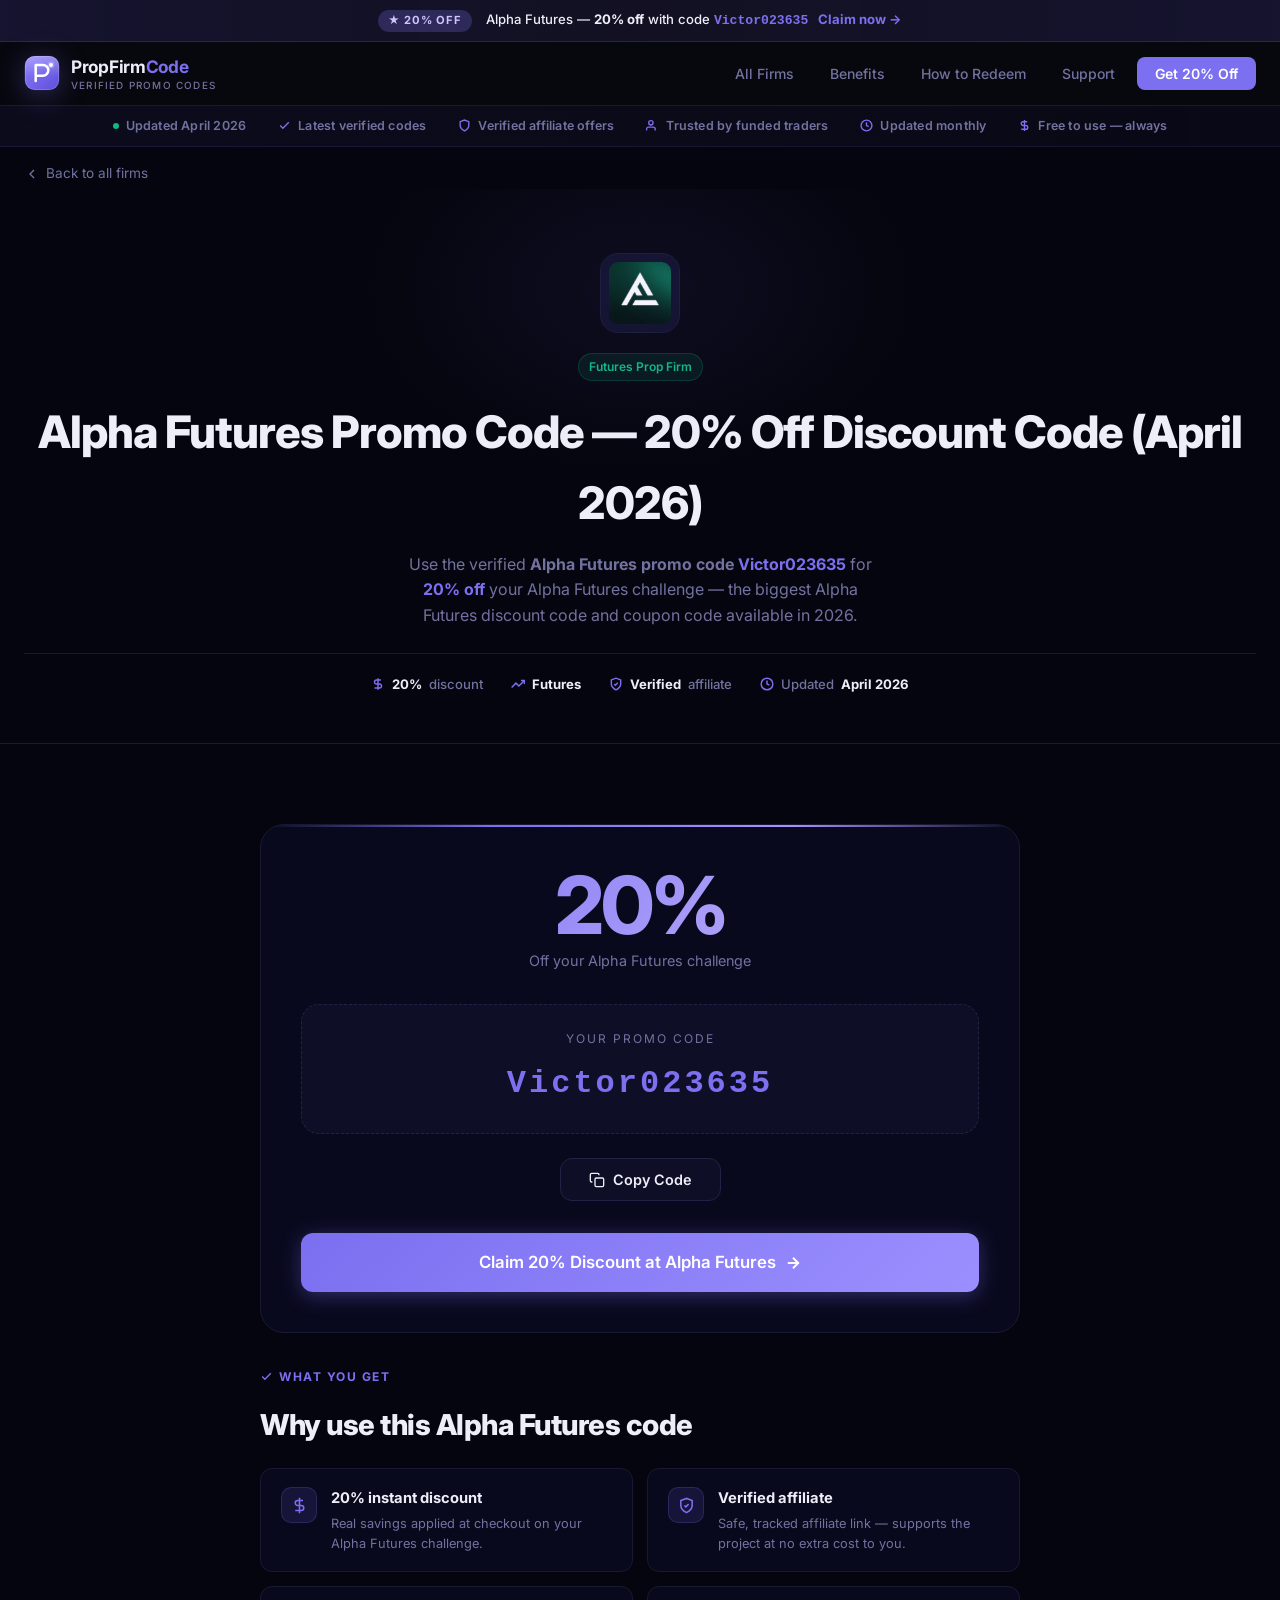
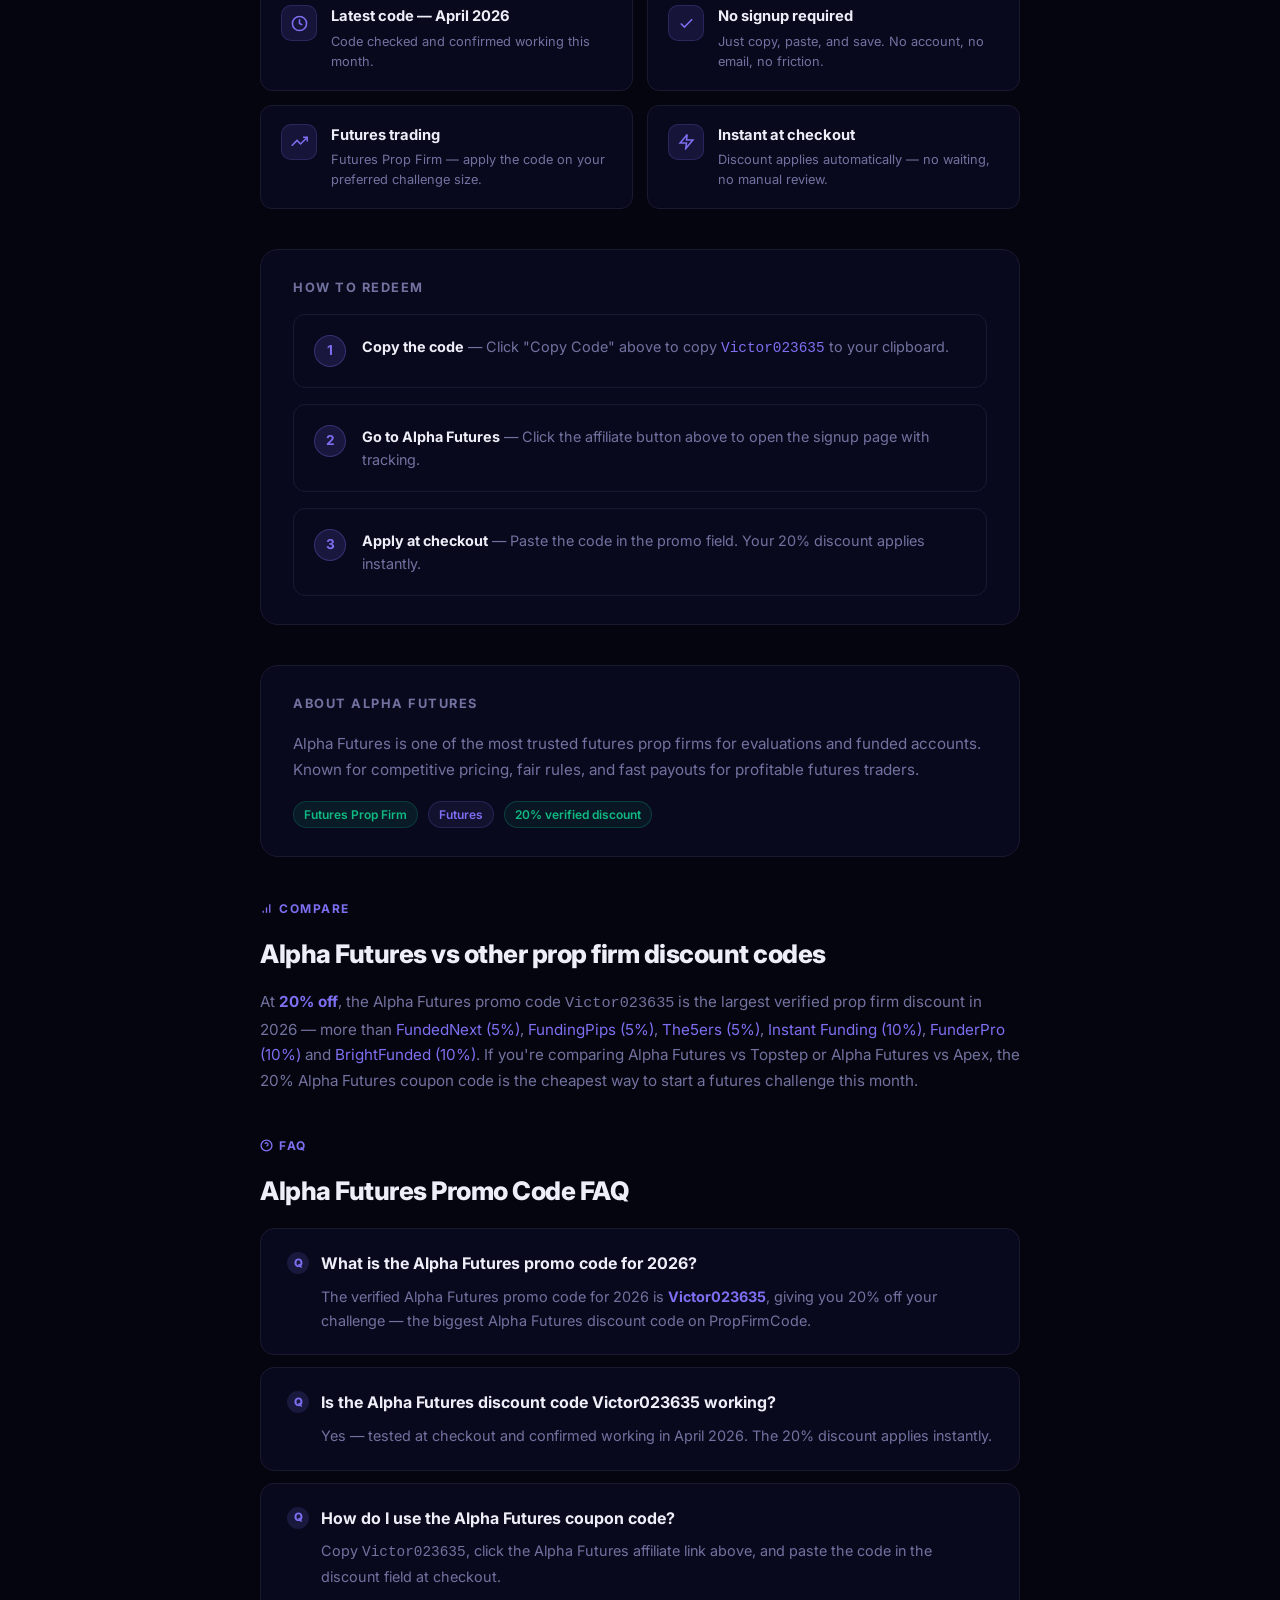
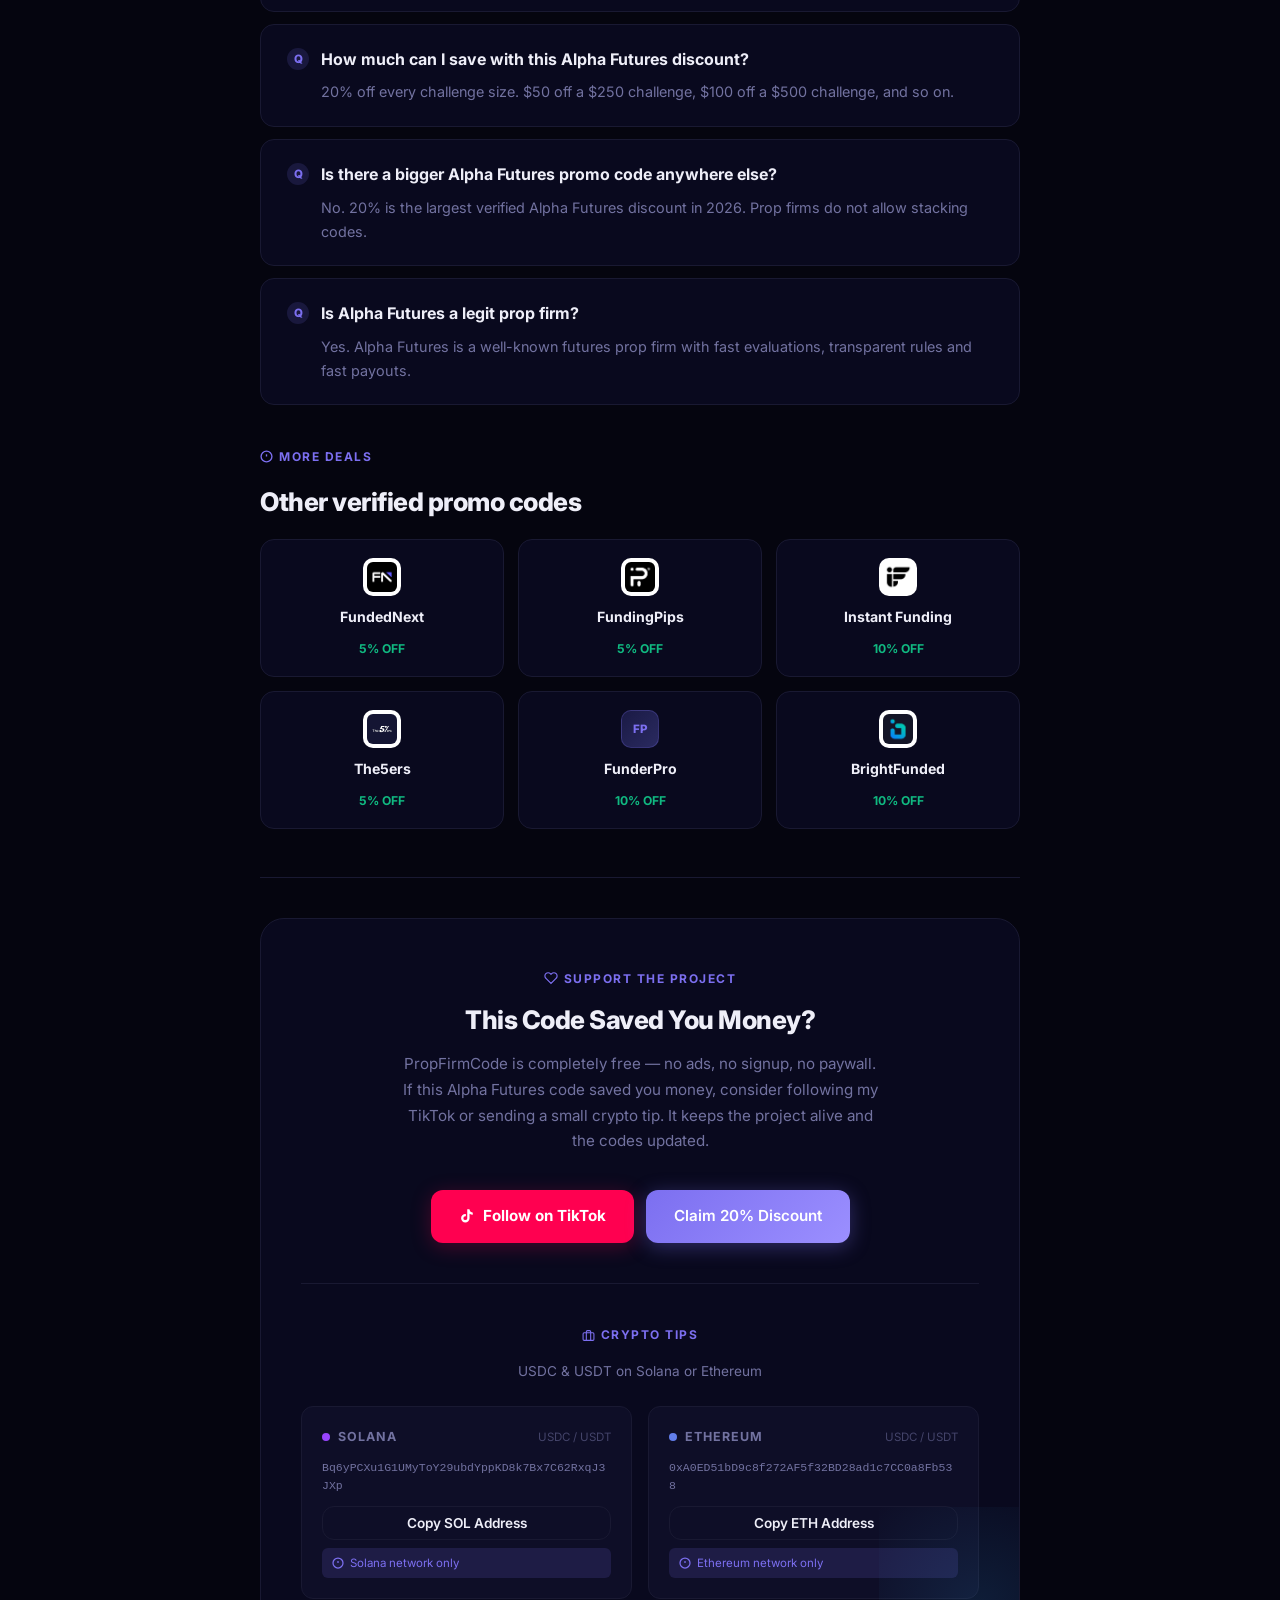
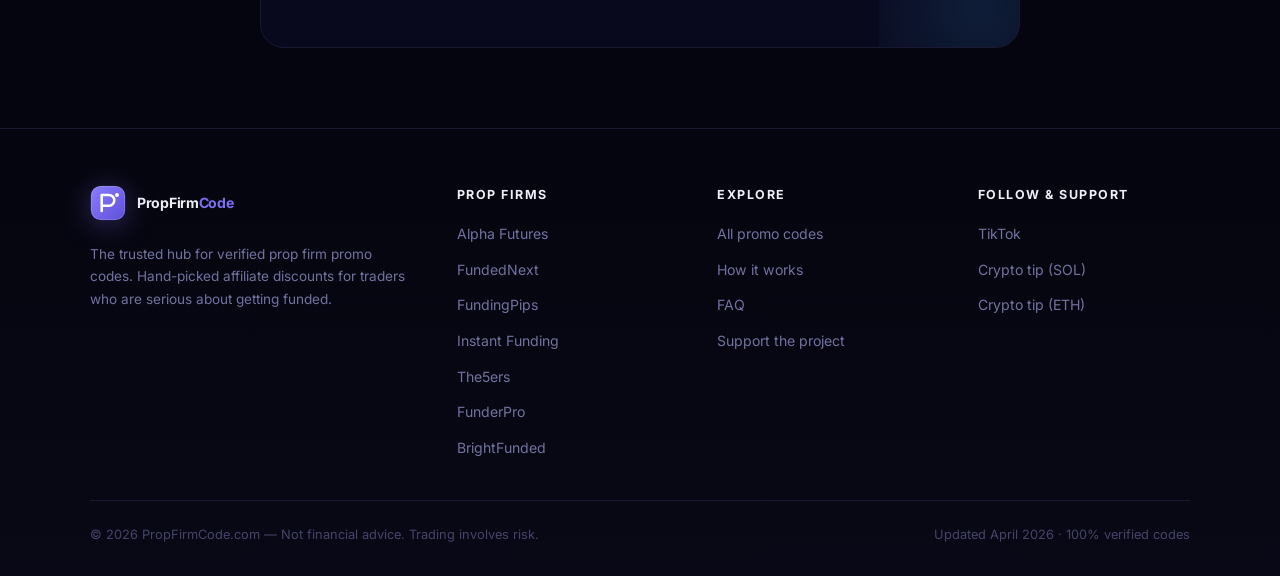
==== commit 05f5fe3a: "SEO: aggressive optimization for prop firm promo code ranking - Rewrote titles/meta/H1/H2 across hom" ====
--- a/firms/alpha-futures.html
+++ b/firms/alpha-futures.html
@@ -3,28 +3,29 @@
 <head>
   <meta charset="UTF-8" />
   <meta name="viewport" content="width=device-width, initial-scale=1.0" />
-  <title>Alpha Futures — 20% Off Promo Code (April 2026) | PropFirmCode</title>
-  <meta name="description" content="Use promo code Victor023635 for 20% off your Alpha Futures challenge. Verified affiliate discount for Futures traders — updated April 2026." />
+  <title>Alpha Futures Promo Code 2026 — 20% Off Discount Code &amp; Coupon | PropFirmCode</title>
+  <meta name="description" content="Use Alpha Futures promo code Victor023635 for 20% off your challenge — the biggest verified Alpha Futures discount code and coupon code in 2026. Updated April 2026 on PropFirmCode." />
+  <meta name="keywords" content="Alpha Futures promo code, Alpha Futures discount code, Alpha Futures coupon code, Alpha Futures 20% off, Victor023635, Alpha Futures challenge discount, best prop firm promo code" />
   <link rel="preconnect" href="https://fonts.googleapis.com" />
   <link rel="preconnect" href="https://fonts.gstatic.com" crossorigin />
   <link rel="stylesheet" href="../css/style.css" />
-  <link rel="canonical" href="https://propfirmcode.net/firms/alpha-futures.html" />
+  <link rel="canonical" href="https://propfirmcode.net/firms/alpha-futures" />
   <meta name="robots" content="index, follow, max-image-preview:large" />
   <meta name="theme-color" content="#05050f" />
   <meta name="author" content="PropFirmCode" />
   <!-- Open Graph -->
   <meta property="og:type" content="website" />
   <meta property="og:site_name" content="PropFirmCode" />
-  <meta property="og:url" content="https://propfirmcode.net/firms/alpha-futures.html" />
-  <meta property="og:title" content="Alpha Futures — 20% Off Promo Code (April 2026) | PropFirmCode" />
-  <meta property="og:description" content="Use promo code Victor023635 for 20% off your Alpha Futures challenge. Verified affiliate discount for Futures traders — updated April 2026." />
+  <meta property="og:url" content="https://propfirmcode.net/firms/alpha-futures" />
+  <meta property="og:title" content="Alpha Futures Promo Code 2026 — 20% Off Discount Code &amp; Coupon | PropFirmCode" />
+  <meta property="og:description" content="Alpha Futures promo code Victor023635 — 20% off your challenge. The biggest verified Alpha Futures discount code in 2026." />
   <meta property="og:image" content="https://propfirmcode.net/og-image.png" />
   <meta property="og:image:width" content="1200" />
   <meta property="og:image:height" content="630" />
   <!-- Twitter -->
   <meta name="twitter:card" content="summary_large_image" />
-  <meta name="twitter:title" content="Alpha Futures — 20% Off Promo Code (April 2026) | PropFirmCode" />
-  <meta name="twitter:description" content="Use promo code Victor023635 for 20% off your Alpha Futures challenge. Verified affiliate discount for Futures traders — updated April 2026." />
+  <meta name="twitter:title" content="Alpha Futures Promo Code 2026 — 20% Off Discount Code &amp; Coupon | PropFirmCode" />
+  <meta name="twitter:description" content="Alpha Futures promo code Victor023635 — 20% off your challenge. Biggest verified Alpha Futures discount in 2026." />
   <meta name="twitter:image" content="https://propfirmcode.net/og-image.png" />
   <!-- Favicons -->
   <link rel="icon" type="image/svg+xml" href="../favicon.svg" />
@@ -37,6 +38,44 @@
     function gtag(){dataLayer.push(arguments);}
     gtag('js', new Date());
     gtag('config', 'G-ZRYLW1ZV04', { anonymize_ip: true });
+  </script>
+  <!-- JSON-LD: BreadcrumbList -->
+  <script type="application/ld+json">
+  {"@context":"https://schema.org","@type":"BreadcrumbList","itemListElement":[
+    {"@type":"ListItem","position":1,"name":"PropFirmCode","item":"https://propfirmcode.net/"},
+    {"@type":"ListItem","position":2,"name":"Prop Firm Promo Codes","item":"https://propfirmcode.net/#firms"},
+    {"@type":"ListItem","position":3,"name":"Alpha Futures Promo Code","item":"https://propfirmcode.net/firms/alpha-futures"}
+  ]}
+  </script>
+  <!-- JSON-LD: Product / Offer -->
+  <script type="application/ld+json">
+  {
+    "@context":"https://schema.org",
+    "@type":"Product",
+    "name":"Alpha Futures Challenge",
+    "description":"Alpha Futures prop firm challenge with exclusive 20% off promo code Victor023635.",
+    "brand":{"@type":"Brand","name":"Alpha Futures"},
+    "offers":{
+      "@type":"Offer",
+      "url":"https://propfirmcode.net/firms/alpha-futures",
+      "priceCurrency":"USD",
+      "price":"0",
+      "availability":"https://schema.org/InStock",
+      "priceValidUntil":"2026-12-31",
+      "description":"20% off Alpha Futures challenge with promo code Victor023635"
+    }
+  }
+  </script>
+  <!-- JSON-LD: FAQ -->
+  <script type="application/ld+json">
+  {"@context":"https://schema.org","@type":"FAQPage","mainEntity":[
+    {"@type":"Question","name":"What is the Alpha Futures promo code for 2026?","acceptedAnswer":{"@type":"Answer","text":"The verified Alpha Futures promo code for 2026 is Victor023635. It gives you 20% off your Alpha Futures challenge — the biggest verified discount code currently available on PropFirmCode."}},
+    {"@type":"Question","name":"Is the Alpha Futures discount code Victor023635 working?","acceptedAnswer":{"@type":"Answer","text":"Yes. The Alpha Futures discount code Victor023635 was tested at checkout and confirmed working in April 2026. The code applies a 20% discount instantly."}},
+    {"@type":"Question","name":"How do I use the Alpha Futures promo code?","acceptedAnswer":{"@type":"Answer","text":"Copy the code Victor023635, click the affiliate link to Alpha Futures, and paste the code in the discount field at checkout. Your 20% discount applies immediately."}},
+    {"@type":"Question","name":"How much can I save with the Alpha Futures coupon code?","acceptedAnswer":{"@type":"Answer","text":"The Alpha Futures coupon code Victor023635 saves you 20% on any challenge size. On a $250 challenge, that's $50 in savings. On a $500 challenge, $100 in savings."}},
+    {"@type":"Question","name":"Does Alpha Futures offer a bigger discount anywhere else?","acceptedAnswer":{"@type":"Answer","text":"No. 20% off with code Victor023635 is the largest verified Alpha Futures discount in 2026. Prop firms do not allow stacking promo codes."}},
+    {"@type":"Question","name":"Is Alpha Futures a legit prop firm?","acceptedAnswer":{"@type":"Answer","text":"Yes. Alpha Futures is a well-known futures prop firm with fast evaluations, transparent rules and fast payouts to profitable traders."}}
+  ]}
   </script>
 </head>
 <body>
@@ -103,8 +142,8 @@
   <img src="../logo/alpha-futures.png" alt="Alpha Futures" class="firm-page-logo" onerror="this.style.display='none';this.nextElementSibling.style.display='flex'" />
   <div class="firm-page-logo-fallback" style="display:none">AF</div>
   <div class="tag tag-green" style="margin-bottom:16px">Futures Prop Firm</div>
-  <h1 class="firm-page-title">Alpha Futures</h1>
-  <p class="firm-page-subtitle">Top-tier futures prop firm with fast evaluations and transparent rules. Get <strong style="color:var(--accent)">20% off</strong> your challenge with our exclusive verified code.</p>
+  <h1 class="firm-page-title">Alpha Futures Promo Code — 20% Off Discount Code (April 2026)</h1>
+  <p class="firm-page-subtitle">Use the verified <strong>Alpha Futures promo code <span style="color:var(--accent)">Victor023635</span></strong> for <strong style="color:var(--accent)">20% off</strong> your Alpha Futures challenge — the biggest Alpha Futures discount code and coupon code available in 2026.</p>
 
   <div class="firm-meta-strip">
     <div class="fm-item"><svg viewBox="0 0 24 24" fill="none" stroke="currentColor" stroke-width="2.5"><path d="M12 2v20M17 5H9.5a3.5 3.5 0 0 0 0 7h5a3.5 3.5 0 0 1 0 7H6"/></svg><strong>20%</strong> discount</div>
@@ -220,6 +259,33 @@
         <div class="tag tag-green">Futures Prop Firm</div>
         <div class="tag" style="background:rgba(124,111,240,0.08);border:1px solid rgba(124,111,240,0.2);color:var(--accent)">Futures</div>
         <div class="tag" style="background:rgba(16,185,129,0.08);border:1px solid rgba(16,185,129,0.25);color:var(--green)">20% verified discount</div>
+      </div>
+    </div>
+
+    <!-- COMPARISON -->
+    <div style="margin-bottom:40px">
+      <div class="section-label" style="margin-bottom:16px">
+        <svg width="13" height="13" viewBox="0 0 24 24" fill="none" stroke="currentColor" stroke-width="2.5"><line x1="12" y1="20" x2="12" y2="10"/><line x1="18" y1="20" x2="18" y2="4"/><line x1="6" y1="20" x2="6" y2="16"/></svg>
+        Compare
+      </div>
+      <h2 style="font-size:1.6rem; font-weight:800; margin-bottom:14px; letter-spacing:-0.5px">Alpha Futures vs other prop firm discount codes</h2>
+      <p style="color:var(--text-muted); line-height:1.7; font-size:0.95rem; margin-bottom:18px">At <strong style="color:var(--accent)">20% off</strong>, the Alpha Futures promo code <code>Victor023635</code> is the largest verified prop firm discount in 2026 — more than <a href="fundednext.html" style="color:var(--accent)">FundedNext (5%)</a>, <a href="fundingpips.html" style="color:var(--accent)">FundingPips (5%)</a>, <a href="the5ers.html" style="color:var(--accent)">The5ers (5%)</a>, <a href="instant-funding.html" style="color:var(--accent)">Instant Funding (10%)</a>, <a href="funderpro.html" style="color:var(--accent)">FunderPro (10%)</a> and <a href="brightfunded.html" style="color:var(--accent)">BrightFunded (10%)</a>. If you're comparing Alpha Futures vs Topstep or Alpha Futures vs Apex, the 20% Alpha Futures coupon code is the cheapest way to start a futures challenge this month.</p>
+    </div>
+
+    <!-- FAQ -->
+    <div style="margin-bottom:40px">
+      <div class="section-label" style="margin-bottom:16px">
+        <svg width="13" height="13" viewBox="0 0 24 24" fill="none" stroke="currentColor" stroke-width="2.5"><circle cx="12" cy="12" r="10"/><path d="M9.09 9a3 3 0 0 1 5.83 1c0 2-3 3-3 3M12 17h.01"/></svg>
+        FAQ
+      </div>
+      <h2 style="font-size:1.6rem; font-weight:800; margin-bottom:16px; letter-spacing:-0.5px">Alpha Futures Promo Code FAQ</h2>
+      <div class="faq-list">
+        <div class="faq-item"><div class="faq-q">What is the Alpha Futures promo code for 2026?</div><div class="faq-a">The verified Alpha Futures promo code for 2026 is <strong style="color:var(--accent)">Victor023635</strong>, giving you 20% off your challenge — the biggest Alpha Futures discount code on PropFirmCode.</div></div>
+        <div class="faq-item"><div class="faq-q">Is the Alpha Futures discount code Victor023635 working?</div><div class="faq-a">Yes — tested at checkout and confirmed working in April 2026. The 20% discount applies instantly.</div></div>
+        <div class="faq-item"><div class="faq-q">How do I use the Alpha Futures coupon code?</div><div class="faq-a">Copy <code>Victor023635</code>, click the Alpha Futures affiliate link above, and paste the code in the discount field at checkout.</div></div>
+        <div class="faq-item"><div class="faq-q">How much can I save with this Alpha Futures discount?</div><div class="faq-a">20% off every challenge size. $50 off a $250 challenge, $100 off a $500 challenge, and so on.</div></div>
+        <div class="faq-item"><div class="faq-q">Is there a bigger Alpha Futures promo code anywhere else?</div><div class="faq-a">No. 20% is the largest verified Alpha Futures discount in 2026. Prop firms do not allow stacking codes.</div></div>
+        <div class="faq-item"><div class="faq-q">Is Alpha Futures a legit prop firm?</div><div class="faq-a">Yes. Alpha Futures is a well-known futures prop firm with fast evaluations, transparent rules and fast payouts.</div></div>
       </div>
     </div>
 
